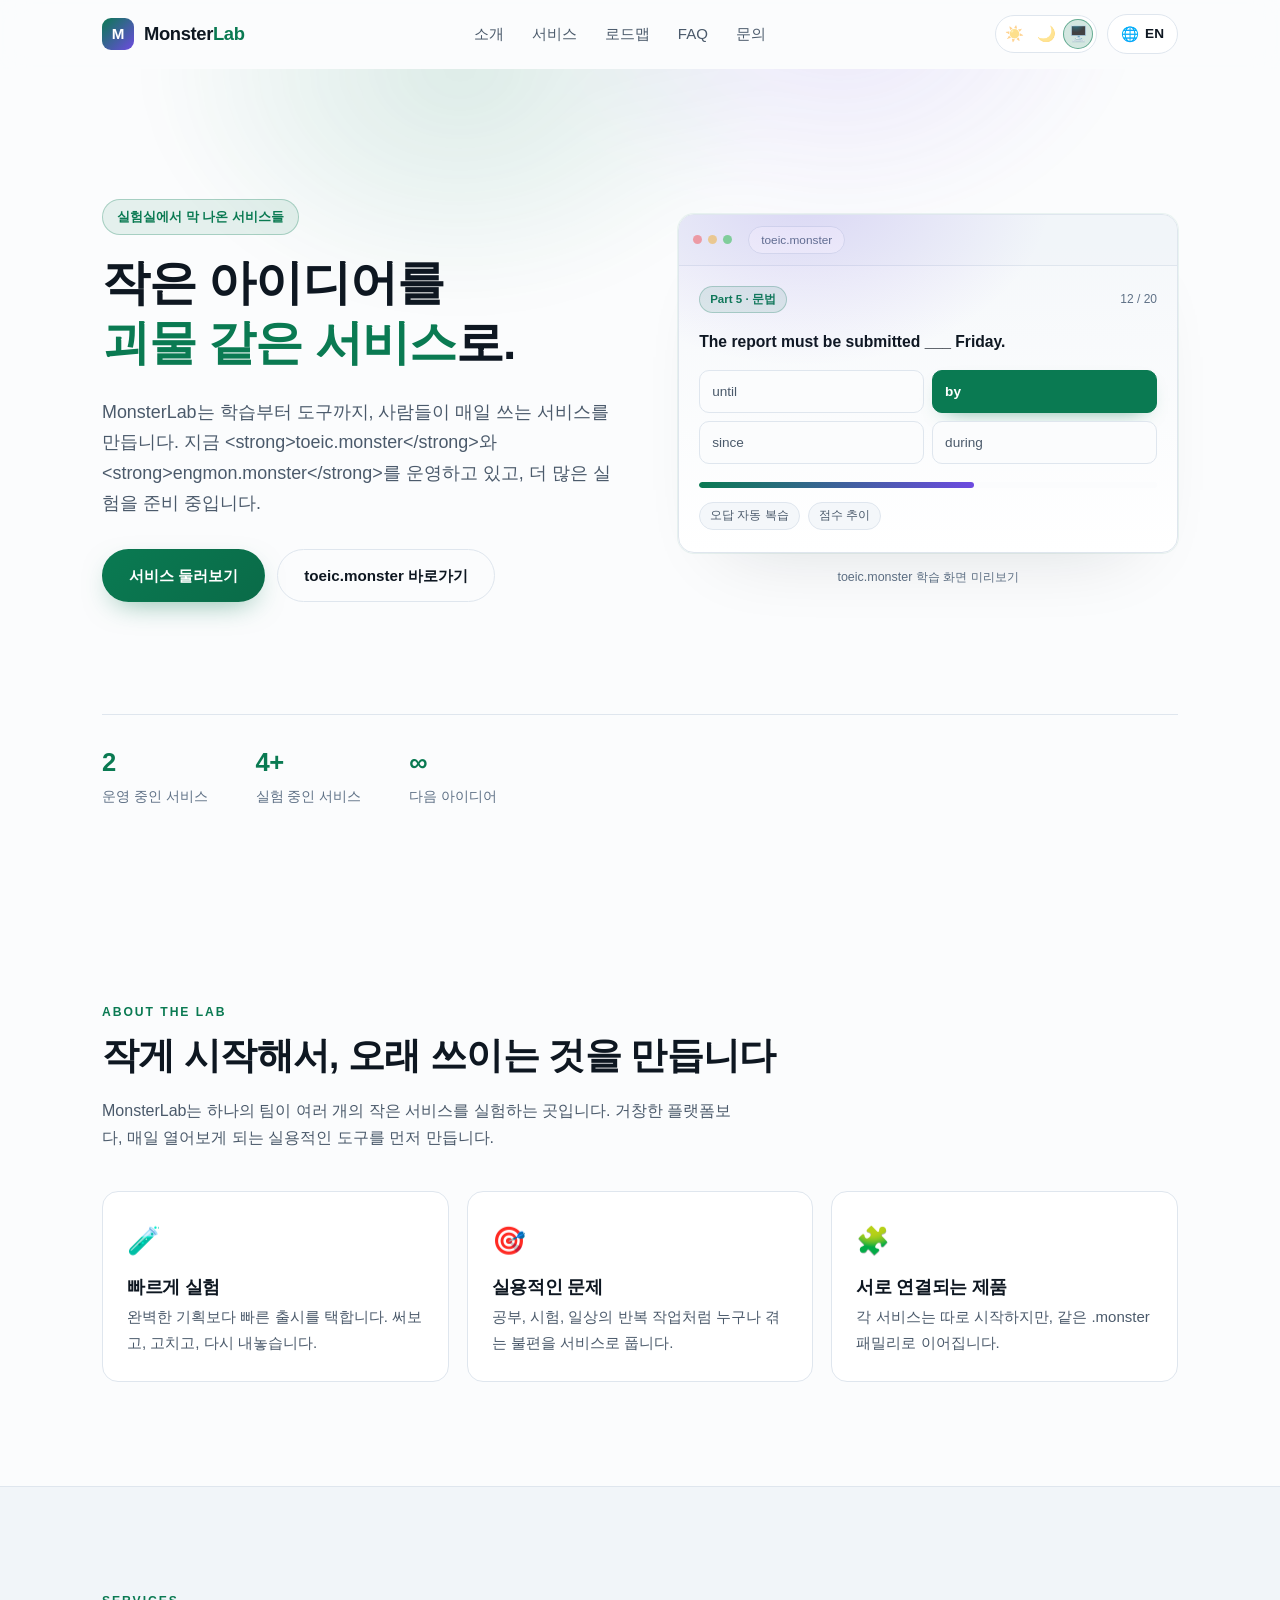
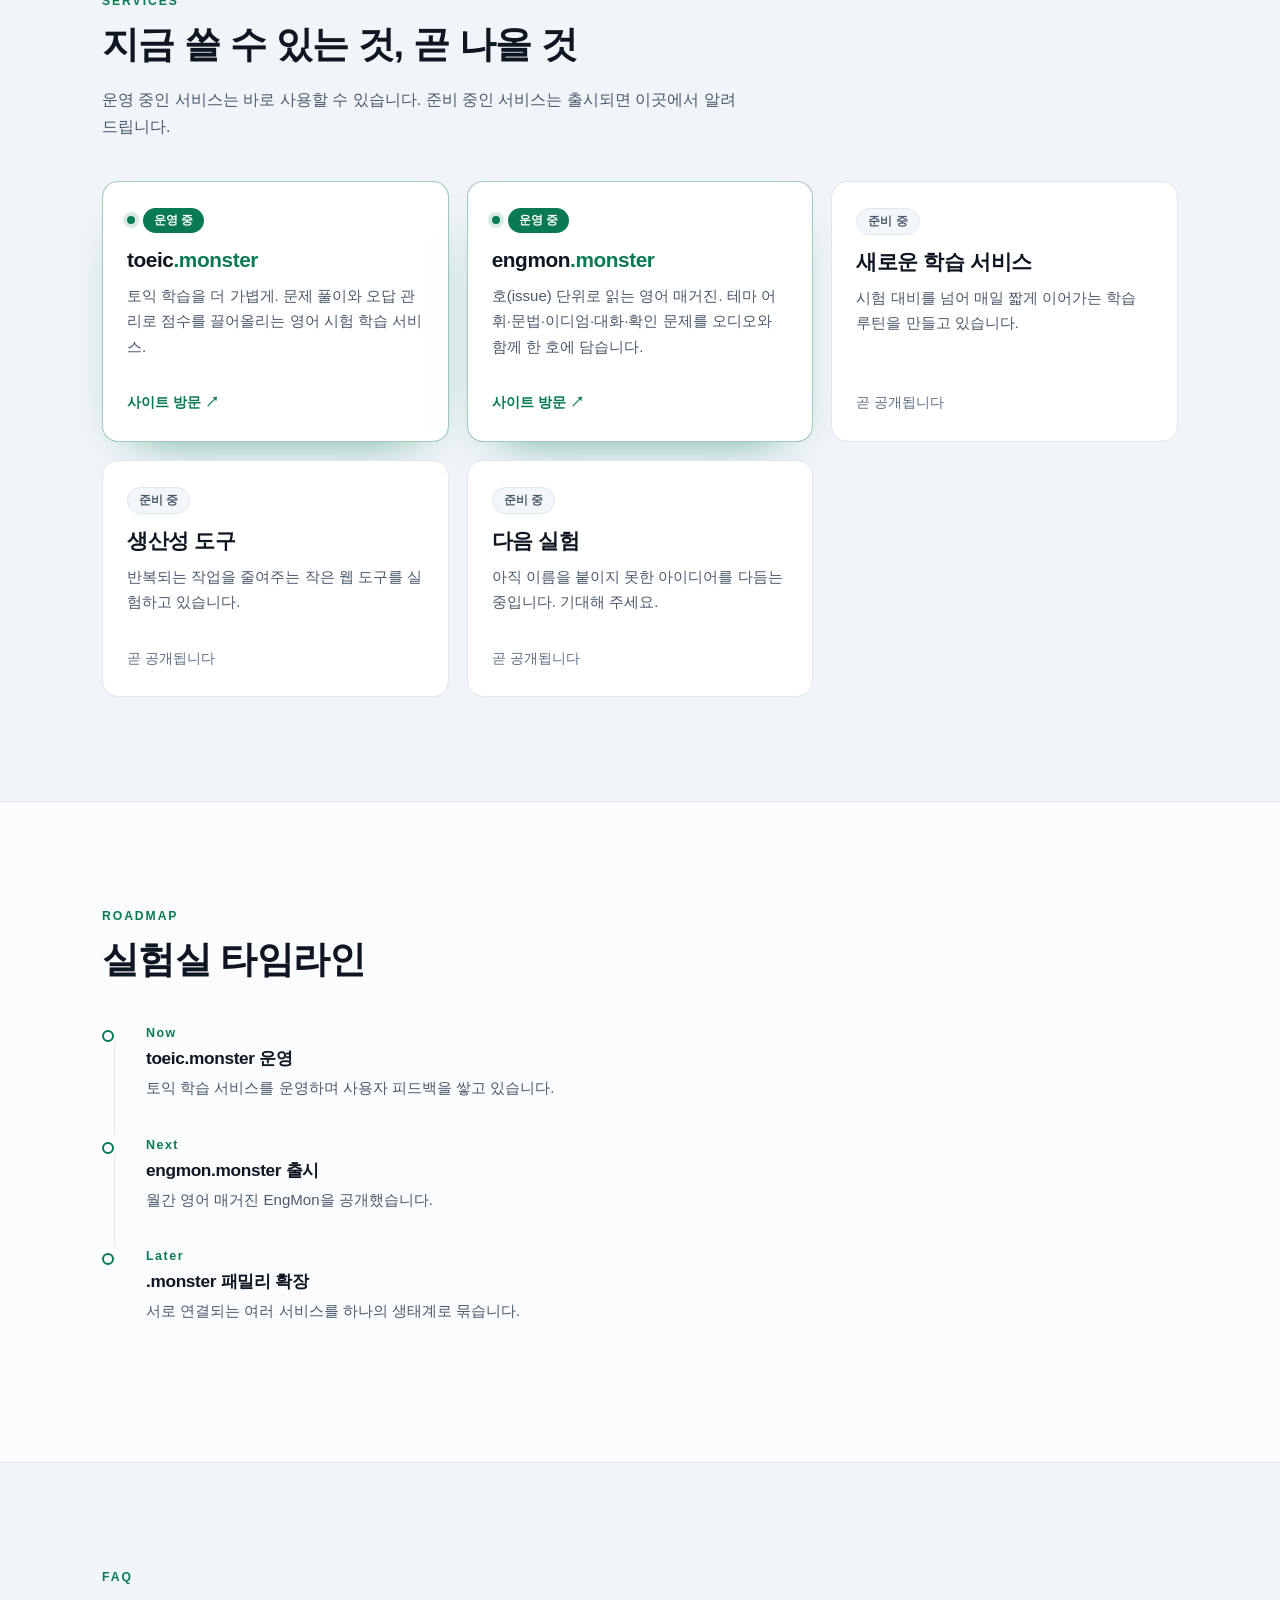
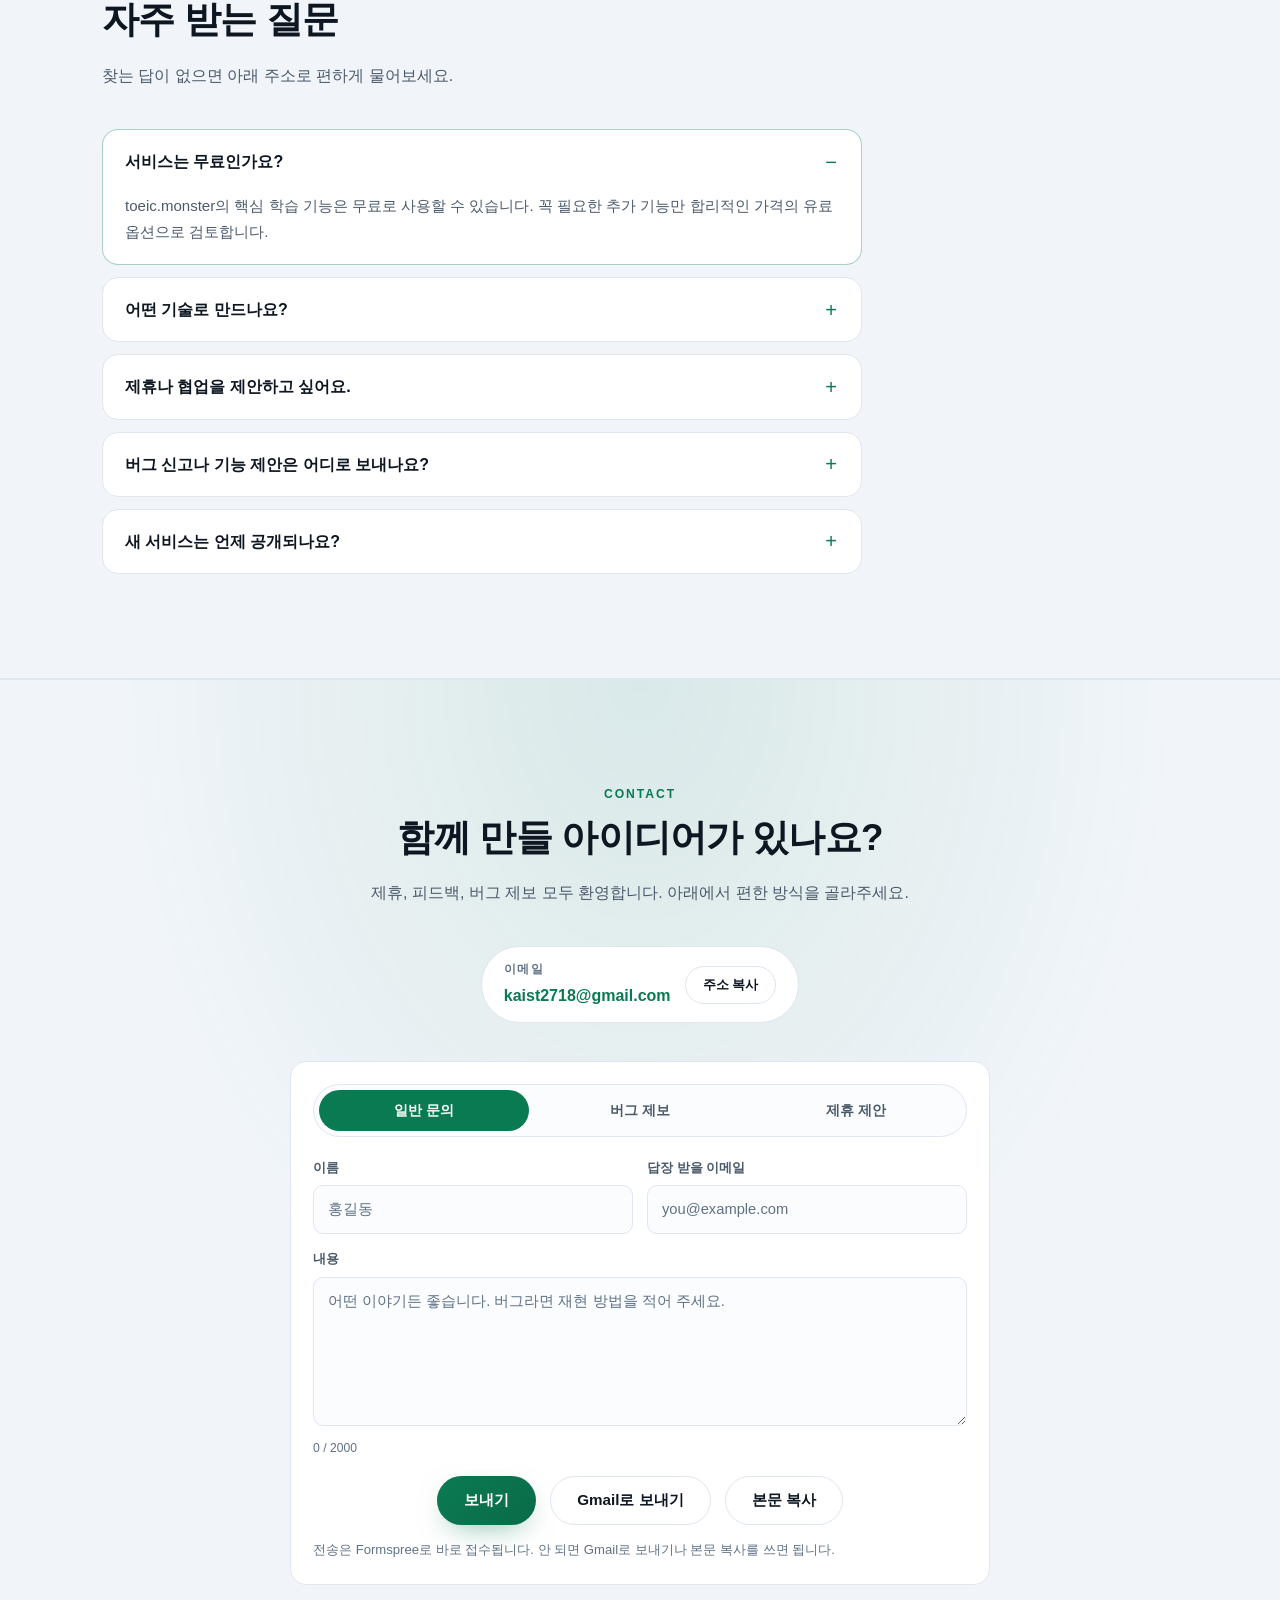
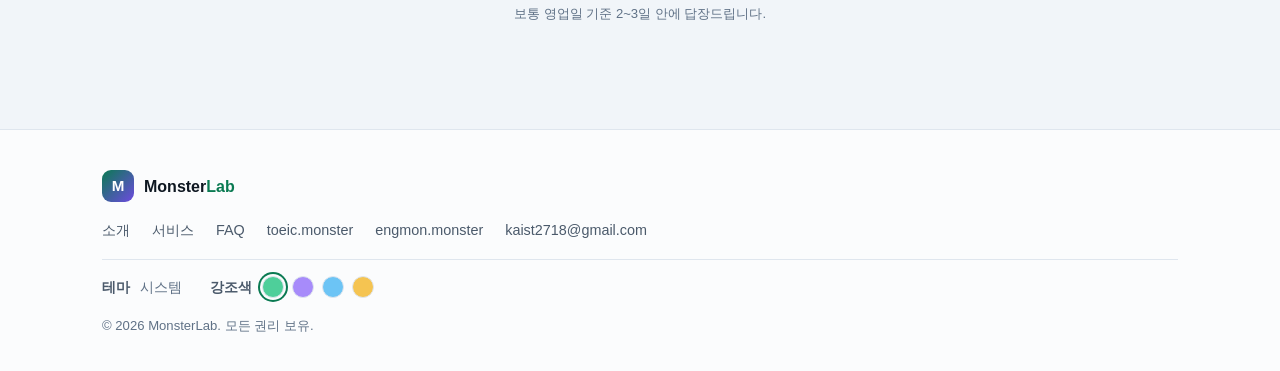
==== index.html @ c12b3329 "Send contact mail through Formspree and block spam before it arrives The contact form only opened a " ====
<!DOCTYPE html>
<html lang="ko" data-title-key="page.title" data-desc-key="page.desc">
<head>
<meta charset="utf-8" />
<meta name="viewport" content="width=device-width, initial-scale=1" />
<title>MonsterLab — 작은 아이디어를 괴물 같은 서비스로</title>
<meta name="description" content="MonsterLab는 학습부터 도구까지, 사람들이 매일 쓰는 서비스를 만듭니다. 지금 toeic.monster를 운영 중입니다." />
<meta property="og:title" content="MonsterLab" />
<meta property="og:description" content="작은 아이디어를 괴물 같은 서비스로." />
<meta property="og:type" content="website" />
<meta property="og:url" content="https://monsterlab.monster/" />
<meta property="og:site_name" content="MonsterLab" />
<meta property="og:locale" content="ko_KR" />
<meta name="twitter:card" content="summary" />
<meta name="theme-color" content="#0a0e13" />
<!-- 테마/강조색을 첫 페인트 전에 적용해 깜박임을 막습니다.
     모드: dark | light | system · 강조색: mint | violet | ocean | amber -->
<script>
  (function () {
    var root = document.documentElement;
    var mode, accent;

    try {
      mode = localStorage.getItem('monsterlab.theme');
      accent = localStorage.getItem('monsterlab.accent');
    } catch (e) { mode = null; accent = null; }

    if (mode !== 'dark' && mode !== 'light' && mode !== 'system') mode = 'system';
    if (['mint', 'violet', 'ocean', 'amber'].indexOf(accent) === -1) accent = 'mint';

    var prefersLight = window.matchMedia &&
      window.matchMedia('(prefers-color-scheme: light)').matches;

    root.setAttribute('data-theme-mode', mode);
    root.setAttribute('data-theme', mode === 'system' ? (prefersLight ? 'light' : 'dark') : mode);
    root.setAttribute('data-accent', accent);
  })();
</script>
<link rel="canonical" href="https://monsterlab.monster/" />
<script type="application/ld+json">
{
  "@context": "https://schema.org",
  "@type": "Organization",
  "name": "MonsterLab",
  "url": "https://monsterlab.monster/",
  "email": "kaist2718@gmail.com",
  "description": "작은 아이디어를 괴물 같은 서비스로. toeic.monster와 engmon.monster를 운영하는 실험실.",
  "owns": [
    { "@type": "WebSite", "name": "toeic.monster", "url": "https://toeic.monster" },
    { "@type": "WebSite", "name": "engmon.monster", "url": "https://engmon.monster" }
  ]
}
</script>
<link rel="icon" href="data:image/svg+xml,%3Csvg xmlns='http://www.w3.org/2000/svg' viewBox='0 0 32 32'%3E%3Crect width='32' height='32' rx='9' fill='%230a0e13'/%3E%3Ctext x='16' y='23' font-size='19' text-anchor='middle' fill='%236ee7a8' font-family='sans-serif' font-weight='bold'%3EM%3C/text%3E%3C/svg%3E" />
<link rel="stylesheet" href="styles.css?v=5" />
</head>
<body>

<header class="site-header" id="siteHeader">
  <div class="wrap header-inner">
    <a class="logo" href="#top" aria-label="MonsterLab">
      <span class="logo-mark" aria-hidden="true">M</span>
      <span class="logo-text">Monster<span class="accent">Lab</span></span>
    </a>

    <nav class="nav" id="nav" aria-label="주요 메뉴">
      <a href="#about" data-i18n="nav.about">소개</a>
      <a href="#services" data-i18n="nav.services">서비스</a>
      <a href="#roadmap" data-i18n="nav.roadmap">로드맵</a>
      <a href="#faq" data-i18n="nav.faq">FAQ</a>
      <a href="#contact" data-i18n="nav.contact">문의</a>

      <div class="nav-theme">
        <span class="nav-theme-label" data-i18n="footer.themeLabel">테마</span>
        <div class="theme-set" role="group" data-i18n-aria-label="theme.group">
          <button class="theme-opt" type="button" data-theme-option="light" aria-pressed="false" aria-label="라이트 모드로 보기" title="라이트 모드로 보기"><span aria-hidden="true">☀️</span></button>
          <button class="theme-opt" type="button" data-theme-option="dark" aria-pressed="false" aria-label="다크 모드로 보기" title="다크 모드로 보기"><span aria-hidden="true">🌙</span></button>
          <button class="theme-opt" type="button" data-theme-option="system" aria-pressed="true" aria-label="시스템 설정 따르기" title="시스템 설정 따르기"><span aria-hidden="true">🖥️</span></button>
        </div>
      </div>
    </nav>

    <div class="header-actions">
      <div class="theme-set theme-set--bar" role="group" data-i18n-aria-label="theme.group">
        <button class="theme-opt" type="button" data-theme-option="light" aria-pressed="false" aria-label="라이트 모드로 보기" title="라이트 모드로 보기"><span aria-hidden="true">☀️</span></button>
        <button class="theme-opt" type="button" data-theme-option="dark" aria-pressed="false" aria-label="다크 모드로 보기" title="다크 모드로 보기"><span aria-hidden="true">🌙</span></button>
        <button class="theme-opt" type="button" data-theme-option="system" aria-pressed="true" aria-label="시스템 설정 따르기" title="시스템 설정 따르기"><span aria-hidden="true">🖥️</span></button>
      </div>
      <button class="lang-btn" id="langBtn" type="button" aria-label="Switch language">
        <span class="lang-icon" aria-hidden="true">🌐</span>
        <span id="langLabel">EN</span>
      </button>
      <button class="menu-btn" id="menuBtn" type="button" aria-label="메뉴" aria-expanded="false" aria-controls="nav">
        <span></span><span></span><span></span>
      </button>
    </div>
  </div>
</header>

<main id="top">

  <!-- ── Hero ───────────────────────────────────────── -->
  <section class="hero">
    <div class="hero-glow" aria-hidden="true"></div>
    <div class="wrap hero-inner">
      <div class="hero-copy">
      <p class="badge" data-i18n="hero.badge">실험실에서 막 나온 서비스들</p>
      <h1 data-i18n-html="hero.title">
        작은 아이디어를<br /><span class="accent">괴물 같은 서비스</span>로.
      </h1>
      <p class="lead" data-i18n="hero.subtitle">
        MonsterLab는 학습부터 도구까지, 사람들이 매일 쓰는 서비스를 만듭니다.
        지금 <strong>toeic.monster</strong>를 운영하고 있고, 더 많은 실험을 준비 중입니다.
      </p>
      <div class="hero-actions">
        <a class="btn btn-primary" href="#services" data-i18n="hero.ctaPrimary">서비스 둘러보기</a>
        <a class="btn btn-ghost" href="https://toeic.monster" target="_blank" rel="noopener" data-i18n="hero.ctaSecondary">toeic.monster 바로가기</a>
      </div>
      </div>

      <div class="hero-preview">
        <div class="preview-window" aria-hidden="true">
          <div class="preview-bar">
            <span class="pv-dot"></span><span class="pv-dot"></span><span class="pv-dot"></span>
            <span class="preview-url">toeic.monster</span>
          </div>
          <div class="preview-body">
            <div class="preview-row">
              <span class="preview-chip">Part 5 · 문법</span>
              <span class="preview-count">12 / 20</span>
            </div>
            <p class="preview-q">The report must be submitted ___ Friday.</p>
            <div class="preview-options">
              <span class="preview-opt">until</span>
              <span class="preview-opt is-correct">by</span>
              <span class="preview-opt">since</span>
              <span class="preview-opt">during</span>
            </div>
            <div class="preview-track"><span class="preview-fill"></span></div>
            <div class="preview-foot">
              <span class="preview-tag">오답 자동 복습</span>
              <span class="preview-tag">점수 추이</span>
            </div>
          </div>
        </div>
        <p class="preview-caption" data-i18n="preview.caption">toeic.monster 학습 화면 미리보기</p>
      </div>

      <ul class="stats">
        <li>
          <span class="stat-num">2</span>
          <span class="stat-label" data-i18n="stats.live">운영 중인 서비스</span>
        </li>
        <li>
          <span class="stat-num">4+</span>
          <span class="stat-label" data-i18n="stats.lab">실험 중인 서비스</span>
        </li>
        <li>
          <span class="stat-num">∞</span>
          <span class="stat-label" data-i18n="stats.ideas">다음 아이디어</span>
        </li>
      </ul>
    </div>
  </section>

  <!-- ── About ──────────────────────────────────────── -->
  <section class="section" id="about">
    <div class="wrap">
      <p class="section-kicker" data-i18n="about.kicker">ABOUT THE LAB</p>
      <h2 class="section-title" data-i18n="about.title">작게 시작해서, 오래 쓰이는 것을 만듭니다</h2>
      <p class="section-lead" data-i18n="about.lead">
        MonsterLab는 하나의 팀이 여러 개의 작은 서비스를 실험하는 곳입니다.
        거창한 플랫폼보다, 매일 열어보게 되는 실용적인 도구를 먼저 만듭니다.
      </p>

      <div class="cards-3">
        <article class="card">
          <div class="card-icon" aria-hidden="true">🧪</div>
          <h3 data-i18n="about.v1.title">빠르게 실험</h3>
          <p data-i18n="about.v1.body">완벽한 기획보다 빠른 출시를 택합니다. 써보고, 고치고, 다시 내놓습니다.</p>
        </article>
        <article class="card">
          <div class="card-icon" aria-hidden="true">🎯</div>
          <h3 data-i18n="about.v2.title">실용적인 문제</h3>
          <p data-i18n="about.v2.body">공부, 시험, 일상의 반복 작업처럼 누구나 겪는 불편을 서비스로 풉니다.</p>
        </article>
        <article class="card">
          <div class="card-icon" aria-hidden="true">🧩</div>
          <h3 data-i18n="about.v3.title">서로 연결되는 제품</h3>
          <p data-i18n="about.v3.body">각 서비스는 따로 시작하지만, 같은 .monster 패밀리로 이어집니다.</p>
        </article>
      </div>
    </div>
  </section>

  <!-- ── Services ───────────────────────────────────── -->
  <section class="section section-alt" id="services">
    <div class="wrap">
      <p class="section-kicker" data-i18n="services.kicker">SERVICES</p>
      <h2 class="section-title" data-i18n="services.title">지금 쓸 수 있는 것, 곧 나올 것</h2>
      <p class="section-lead" data-i18n="services.lead">
        운영 중인 서비스는 바로 사용할 수 있습니다. 준비 중인 서비스는 출시되면 이곳에서 알려드립니다.
      </p>

      <div class="service-grid">

        <!-- ✅ 운영 중 -->
        <article class="service service-live">
          <div class="service-head">
            <span class="service-dot" aria-hidden="true"></span>
            <span class="status status-live" data-i18n="status.live">운영 중</span>
          </div>
          <h3 class="service-name">toeic<span class="accent">.monster</span></h3>
          <p class="service-desc" data-i18n="service.toeic.desc">
            토익 학습을 더 가볍게. 문제 풀이와 오답 관리로 점수를 끌어올리는 영어 시험 학습 서비스.
          </p>
          <a class="service-link" href="https://toeic.monster" target="_blank" rel="noopener">
            <span data-i18n="service.visit">사이트 방문</span> <span aria-hidden="true">↗</span>
          </a>
        </article>

        <!-- ✅ 운영 중 -->
        <article class="service service-live">
          <div class="service-head">
            <span class="service-dot" aria-hidden="true"></span>
            <span class="status status-live" data-i18n="status.live">운영 중</span>
          </div>
          <h3 class="service-name">engmon<span class="accent">.monster</span></h3>
          <p class="service-desc" data-i18n="service.mag.desc">
            호(issue) 단위로 읽는 월간 영어 매거진. 테마 어휘·문법·이디엄·대화·확인 문제를 오디오와 함께 한 호에 담습니다.
          </p>
          <a class="service-link" href="https://engmon.monster" target="_blank" rel="noopener">
            <span data-i18n="service.visit">사이트 방문</span> <span aria-hidden="true">↗</span>
          </a>
        </article>

        <!-- 🚧 준비 중 (서비스가 늘어나면 이 블록을 복사해서 추가하세요) -->
        <article class="service service-soon">
          <div class="service-head">
            <span class="status status-soon" data-i18n="status.soon">준비 중</span>
          </div>
          <h3 class="service-name" data-i18n="service.s1.name">새로운 학습 서비스</h3>
          <p class="service-desc" data-i18n="service.s1.desc">
            시험 대비를 넘어 매일 짧게 이어가는 학습 루틴을 만들고 있습니다.
          </p>
          <span class="service-link is-disabled" data-i18n="service.soonCta">곧 공개됩니다</span>
        </article>

        <article class="service service-soon">
          <div class="service-head">
            <span class="status status-soon" data-i18n="status.soon">준비 중</span>
          </div>
          <h3 class="service-name" data-i18n="service.s2.name">생산성 도구</h3>
          <p class="service-desc" data-i18n="service.s2.desc">
            반복되는 작업을 줄여주는 작은 웹 도구를 실험하고 있습니다.
          </p>
          <span class="service-link is-disabled" data-i18n="service.soonCta">곧 공개됩니다</span>
        </article>

        <article class="service service-soon">
          <div class="service-head">
            <span class="status status-soon" data-i18n="status.soon">준비 중</span>
          </div>
          <h3 class="service-name" data-i18n="service.s3.name">다음 실험</h3>
          <p class="service-desc" data-i18n="service.s3.desc">
            아직 이름을 붙이지 못한 아이디어를 다듬는 중입니다. 기대해 주세요.
          </p>
          <span class="service-link is-disabled" data-i18n="service.soonCta">곧 공개됩니다</span>
        </article>

      </div>
    </div>
  </section>

  <!-- ── Roadmap ────────────────────────────────────── -->
  <section class="section" id="roadmap">
    <div class="wrap">
      <p class="section-kicker" data-i18n="roadmap.kicker">ROADMAP</p>
      <h2 class="section-title" data-i18n="roadmap.title">실험실 타임라인</h2>

      <ol class="timeline">
        <li>
          <span class="tl-dot" aria-hidden="true"></span>
          <div>
            <p class="tl-date" data-i18n="roadmap.i1.date">Now</p>
            <h3 data-i18n="roadmap.i1.title">toeic.monster 운영</h3>
            <p data-i18n="roadmap.i1.body">토익 학습 서비스를 운영하며 사용자 피드백을 쌓고 있습니다.</p>
          </div>
        </li>
        <li>
          <span class="tl-dot" aria-hidden="true"></span>
          <div>
            <p class="tl-date" data-i18n="roadmap.i2.date">Next</p>
            <h3 data-i18n="roadmap.i2.title">두 번째 서비스 출시</h3>
            <p data-i18n="roadmap.i2.body">학습과 도구 영역으로 실험을 넓힙니다.</p>
          </div>
        </li>
        <li>
          <span class="tl-dot" aria-hidden="true"></span>
          <div>
            <p class="tl-date" data-i18n="roadmap.i3.date">Later</p>
            <h3 data-i18n="roadmap.i3.title">.monster 패밀리 확장</h3>
            <p data-i18n="roadmap.i3.body">서로 연결되는 여러 서비스를 하나의 생태계로 묶습니다.</p>
          </div>
        </li>
      </ol>
    </div>
  </section>

  <!-- ── FAQ ───────────────────────────────────────── -->
  <section class="section section-alt" id="faq">
    <div class="wrap">
      <p class="section-kicker" data-i18n="faq.kicker">FAQ</p>
      <h2 class="section-title" data-i18n="faq.title">자주 받는 질문</h2>
      <p class="section-lead" data-i18n="faq.lead">찾는 답이 없으면 아래 주소로 편하게 물어보세요.</p>

      <div class="faq-list">
        <details class="faq" open>
          <summary data-i18n="faq.q1">서비스는 무료인가요?</summary>
          <p data-i18n="faq.a1">toeic.monster의 핵심 학습 기능은 무료로 사용할 수 있습니다. 꼭 필요한 추가 기능만 합리적인 가격의 유료 옵션으로 검토합니다.</p>
        </details>
        <details class="faq">
          <summary data-i18n="faq.q2">어떤 기술로 만드나요?</summary>
          <p data-i18n="faq.a2">웹 표준 기술(HTML·CSS·JavaScript)을 기본으로 하고, 서버가 필요한 곳에만 가벼운 백엔드를 붙입니다. 페이지가 빠르게 뜨도록 가볍게 유지합니다.</p>
        </details>
        <details class="faq">
          <summary data-i18n="faq.q3">제휴나 협업을 제안하고 싶어요.</summary>
          <p data-i18n="faq.a3">언제든 환영합니다. 간단한 소개와 함께 메일을 보내주시면 영업일 기준 2~3일 안에 답장드립니다.</p>
        </details>
        <details class="faq">
          <summary data-i18n="faq.q4">버그 신고나 기능 제안은 어디로 보내나요?</summary>
          <p data-i18n="faq.a4">아래 문의 폼이나 메일로 보내주세요. 재현 방법이나 스크린샷을 함께 주시면 훨씬 빠르게 고칠 수 있습니다.</p>
        </details>
        <details class="faq">
          <summary data-i18n="faq.q5">새 서비스는 언제 공개되나요?</summary>
          <p data-i18n="faq.a5">출시가 확정되면 이 페이지의 서비스 섹션과 로드맵에서 가장 먼저 알립니다.</p>
        </details>
      </div>
    </div>
  </section>

  <!-- ── Contact ────────────────────────────────────── -->
  <section class="section section-cta" id="contact">
    <div class="wrap cta-inner">
      <p class="section-kicker" data-i18n="contact.kicker">CONTACT</p>
      <h2 class="section-title" data-i18n="contact.title">함께 만들 아이디어가 있나요?</h2>
      <p class="section-lead" data-i18n="contact.lead">
        제휴, 피드백, 버그 제보 모두 환영합니다. 아래에서 편한 방식을 골라주세요.
      </p>

      <div class="contact-mail">
        <div class="contact-mail-info">
          <span class="contact-mail-label" data-i18n="contact.mailLabel">이메일</span>
          <a class="contact-addr" href="mailto:kaist2718@gmail.com">kaist2718@gmail.com</a>
        </div>
        <button class="btn btn-ghost btn-sm" id="copyMailBtn" type="button" data-i18n="contact.copy">주소 복사</button>
      </div>

      <div class="contact-card">
        <div class="intent-tabs" role="group" data-i18n-aria-label="contact.intentLabel">
          <button class="intent-tab is-active" type="button" aria-pressed="true"
                  data-intent="general" data-i18n="contact.intentGeneral">일반 문의</button>
          <button class="intent-tab" type="button" aria-pressed="false"
                  data-intent="bug" data-i18n="contact.intentBug">버그 제보</button>
          <button class="intent-tab" type="button" aria-pressed="false"
                  data-intent="partner" data-i18n="contact.intentPartner">제휴 제안</button>
        </div>

        <!-- ▼ Formspree 연결 지점 (monsterlab.monster 폼 ID: mgavywgr).
             위 action 의 폼 ID를 바꾸면 수신처가 바뀝니다.
             data-recaptcha-key 에 Google reCAPTCHA v3 **사이트 키**를 넣으면 스팸 방지가 켜집니다
             (Formspree 쪽에는 같은 키의 비밀 키를 넣어야 합니다. 비워 두면 외부 요청이 0입니다).
             전송·성공/실패 표시는 script.js의 '문의 폼' 블록이 담당합니다.
             ID 자리에 REPLACE_ME 가 들어 있으면 예전처럼 메일 앱으로 보냅니다. -->
        <form class="contact-form" id="contactForm" method="POST"
              action="https://formspree.io/f/mgavywgr" data-recaptcha-key="" novalidate>
          <div class="field">
            <label for="cfName" data-i18n="form.name">이름</label>
            <input id="cfName" name="name" type="text" autocomplete="name" required
                   placeholder="홍길동" data-i18n-placeholder="form.namePh" aria-describedby="cfNameErr" />
            <p class="field-error" id="cfNameErr" role="alert" hidden></p>
          </div>
          <div class="field">
            <label for="cfEmail" data-i18n="form.email">답장 받을 이메일</label>
            <input id="cfEmail" name="email" type="email" autocomplete="email" required
                   placeholder="you@example.com" aria-describedby="cfEmailErr" />
            <p class="field-error" id="cfEmailErr" role="alert" hidden></p>
          </div>
          <div class="field field-full">
            <label for="cfMsg" data-i18n="form.message">내용</label>
            <textarea id="cfMsg" name="message" rows="5" required
                      placeholder="어떤 이야기든 좋습니다. 버그라면 재현 방법을 적어 주세요."
                      data-i18n-placeholder="form.messagePh"></textarea>
            <div class="field-foot">
              <p class="field-error" id="cfMsgErr" role="alert" hidden></p>
              <span class="char-count" id="cfCount">0</span>
            </div>
          </div>

          <div class="mail-preview field-full" id="mailPreview" hidden>
            <p class="mail-preview-head">
              <span data-i18n="form.preview">보낼 내용 미리보기</span>
              <span class="mail-preview-subject" id="mailPreviewSubject"></span>
            </p>
            <pre class="mail-preview-body" id="mailPreviewBody"></pre>
          </div>

          <!-- 메일 제목(스크립트가 유형·이름까지 붙여 다시 채웁니다). -->
          <input type="hidden" name="_subject" value="MonsterLab 문의" />

          <!-- 스팸 봇만 채우는 함정 칸 — 값이 있으면 Formspree가 제출을 버립니다.
               화면 밖으로 밀어 두고(display:none 이 아니라) 초점·탭 순서에서도 뺍니다. -->
          <div class="honeypot" aria-hidden="true">
            <label for="cfGotcha">이 칸은 비워 두세요</label>
            <input id="cfGotcha" type="text" name="_gotcha" tabindex="-1" autocomplete="off" />
          </div>

          <div class="form-actions field-full">
            <button class="btn btn-primary" type="submit" id="sendBtn" data-i18n="form.sendMailApp">메일 앱으로 보내기</button>
            <button class="btn btn-ghost" type="button" id="sendGmailBtn" data-i18n="form.sendGmail">Gmail로 보내기</button>
            <button class="btn btn-ghost" type="button" id="copyBodyBtn" data-i18n="form.copyBody">본문 복사</button>
          </div>

          <p class="form-status field-full" id="formStatus" role="status" aria-live="polite" hidden></p>

          <p class="form-hint field-full" id="formHint" data-i18n="form.hint">
            메일 앱이 없다면 Gmail로 보내기나 본문 복사를 쓰면 됩니다.
          </p>
        </form>
      </div>

      <p class="contact-note" data-i18n="contact.replyTime">보통 영업일 기준 2~3일 안에 답장드립니다.</p>
    </div>
  </section>

</main>

<footer class="site-footer">
  <div class="wrap footer-inner">
    <div class="footer-brand">
      <span class="logo-mark" aria-hidden="true">M</span>
      <span>Monster<span class="accent">Lab</span></span>
    </div>
    <nav class="footer-links" aria-label="바닥글 메뉴">
      <a href="#about" data-i18n="nav.about">소개</a>
      <a href="#services" data-i18n="nav.services">서비스</a>
      <a href="#faq" data-i18n="nav.faq">FAQ</a>
      <a href="https://toeic.monster" target="_blank" rel="noopener">toeic.monster</a>
      <a href="https://engmon.monster" target="_blank" rel="noopener">engmon.monster</a>
      <a href="mailto:kaist2718@gmail.com">kaist2718@gmail.com</a>
    </nav>
    <div class="footer-settings">
      <span class="footer-setting">
        <span class="footer-setting-label" data-i18n="footer.themeLabel">테마</span>
        <span id="footerTheme">시스템</span>
      </span>
      <span class="footer-setting">
        <span class="footer-setting-label" data-i18n="footer.accentLabel">강조색</span>
        <span class="accent-swatches" role="group" data-i18n-aria-label="accent.group">
          <button class="swatch" type="button" data-accent="mint"   aria-pressed="true"  aria-label="민트"></button>
          <button class="swatch" type="button" data-accent="violet" aria-pressed="false" aria-label="바이올렛"></button>
          <button class="swatch" type="button" data-accent="ocean"  aria-pressed="false" aria-label="오션"></button>
          <button class="swatch" type="button" data-accent="amber"  aria-pressed="false" aria-label="앰버"></button>
        </span>
      </span>
    </div>

    <p class="copyright">&copy; <span id="year">2026</span> MonsterLab. <span data-i18n="footer.rights">모든 권리 보유.</span></p>
  </div>
</footer>

<button class="to-top" id="toTop" type="button" aria-label="맨 위로" data-i18n-aria-label="top.back" hidden>
  <span aria-hidden="true">↑</span>
</button>

<div class="toast" id="toast" role="status" aria-live="polite" hidden></div>

<script src="script.js?v=6"></script>
</body>
</html>
---- styles.css ----
/* ==========================================================================
   MonsterLab — styles
   ========================================================================== */

:root {
  --bg:          #0a0e13;
  --bg-alt:      #0e131a;
  --surface:     #141b24;
  --surface-2:   #1a222d;
  --border:      #232e3b;
  --text:        #e7edf3;
  --text-soft:   #9aa8b8;
  --text-dim:    #7d8b9d;   /* 본문 배경 대비 5.6:1 */

  --accent:      #6ee7a8;
  --accent-2:    #a78bfa;
  --accent-ink:  #052014;
  --accent-rgb:  110 231 168;
  --accent2-rgb: 167 139 250;
  --btn-grad-2:  #4fd39a;

  --header-bg:   rgba(10, 14, 19, .72);
  --overlay-bg:  rgba(10, 14, 19, .97);
  --bar-bg:      rgba(10, 14, 19, .5);
  --shadow-lg:   rgba(0, 0, 0, .95);
  --error:       #ff9d9d;

  color-scheme:  dark;

  --radius:      16px;
  --radius-sm:   10px;
  --maxw:        1120px;

  --font: -apple-system, BlinkMacSystemFont, "Segoe UI", Roboto, "Noto Sans KR",
          "Apple SD Gothic Neo", "Malgun Gothic", sans-serif;
}

/* ── Light theme ──────────────────────────────────────────────────────── */
:root[data-theme="light"] {
  color-scheme:  light;

  --bg:          #fbfcfd;
  --bg-alt:      #f1f5f9;
  --surface:     #ffffff;
  --surface-2:   #f4f7fa;
  --border:      #dfe6ee;
  --text:        #0e1721;
  --text-soft:   #4b5a6b;   /* 6.9:1 */
  --text-dim:    #5f7186;   /* 4.9:1 — 작은 글씨도 AA */

  --accent:      #0a7a52;   /* 텍스트로도 5.2:1 */
  --accent-2:    #6d4ae0;
  --accent-ink:  #ffffff;
  --accent-rgb:  10 122 82;
  --accent2-rgb: 109 74 224;
  --btn-grad-2:  #0a6b48;

  --header-bg:   rgba(251, 252, 253, .82);
  --overlay-bg:  rgba(251, 252, 253, .97);
  --bar-bg:      rgba(241, 245, 249, .75);
  --shadow-lg:   rgba(15, 23, 32, .16);
  --error:       #b3261e;
}

:root[data-theme="light"] .hero-glow { opacity: .6; }
:root[data-theme="light"] .logo-mark,
:root[data-theme="light"] .to-top { box-shadow: 0 12px 26px -16px rgb(var(--accent-rgb) / .75); }

/* ── 포인트 컬러 프리셋 ───────────────────────────────────────────────────
   기본값(민트)은 :root / :root[data-theme="light"]에 있습니다.
   아래 두 묶음은 서로 다른 변수를 덮어쓰고, light + 프리셋 조합은
   마지막 묶음(명시도 높음)이 이깁니다.                                    */
:root[data-accent="violet"] {
  --accent:      #a78bfa;
  --accent-2:    #6ee7a8;
  --accent-ink:  #1b0a3d;
  --accent-rgb:  167 139 250;
  --accent2-rgb: 110 231 168;
  --btn-grad-2:  #8b5cf6;
}
:root[data-accent="ocean"] {
  --accent:      #7dd3fc;
  --accent-2:    #a78bfa;
  --accent-ink:  #062231;
  --accent-rgb:  125 211 252;
  --accent2-rgb: 167 139 250;
  --btn-grad-2:  #38bdf8;
}
:root[data-accent="amber"] {
  --accent:      #fcd34d;
  --accent-2:    #a78bfa;
  --accent-ink:  #2b1d02;
  --accent-rgb:  252 211 77;
  --accent2-rgb: 167 139 250;
  --btn-grad-2:  #fbbf24;
}

/* 라이트 테마는 밝은 배경에서 읽히도록 더 진한 색 + 흰 글자 */
:root[data-theme="light"][data-accent="violet"] {
  --accent:      #6d4ae0;   /* 5.5:1 */
  --accent-2:    #0b7a9c;
  --accent-ink:  #ffffff;
  --accent-rgb:  109 74 224;
  --accent2-rgb: 11 122 156;
  --btn-grad-2:  #5b34d6;
}
:root[data-theme="light"][data-accent="ocean"] {
  --accent:      #0b6fc4;   /* 5.0:1 */
  --accent-2:    #7c3aed;
  --accent-ink:  #ffffff;
  --accent-rgb:  11 111 196;
  --accent2-rgb: 124 58 237;
  --btn-grad-2:  #0a5ea8;
}
:root[data-theme="light"][data-accent="amber"] {
  --accent:      #b45309;   /* 4.9:1 */
  --accent-2:    #7c3aed;
  --accent-ink:  #ffffff;
  --accent-rgb:  180 83 9;
  --accent2-rgb: 124 58 237;
  --btn-grad-2:  #a04a06;
}

* { box-sizing: border-box; }

html {
  scroll-behavior: smooth;
  scroll-padding-top: 84px;
  -webkit-text-size-adjust: 100%;
}

body {
  margin: 0;
  background: var(--bg);
  color: var(--text);
  font-family: var(--font);
  font-size: 16px;
  line-height: 1.7;
  -webkit-font-smoothing: antialiased;
  overflow-x: hidden;
}

h1, h2, h3 { line-height: 1.25; margin: 0 0 .5em; letter-spacing: -.02em; }
h1 { font-size: clamp(2rem, 6vw, 3.6rem); font-weight: 800; }
h2 { font-size: clamp(1.5rem, 4vw, 2.3rem); font-weight: 750; }
h3 { font-size: 1.15rem; font-weight: 700; }
p  { margin: 0 0 1em; }
a  { color: inherit; text-decoration: none; }

.accent { color: var(--accent); }

.wrap { width: 100%; max-width: var(--maxw); margin: 0 auto; padding: 0 22px; }

/* ── Header ───────────────────────────────────────────────────────────── */
.site-header {
  position: sticky;
  top: 0;
  z-index: 50;
  background: var(--header-bg);
  backdrop-filter: blur(14px);
  -webkit-backdrop-filter: blur(14px);
  border-bottom: 1px solid transparent;
  transition: border-color .25s ease, background .25s ease;
}
.site-header.is-scrolled { border-bottom-color: var(--border); }

.header-inner {
  display: flex;
  align-items: center;
  justify-content: space-between;
  gap: 16px;
  height: 68px;
}

.logo { display: inline-flex; align-items: center; gap: 10px; font-weight: 800; font-size: 1.15rem; }
.logo-mark {
  display: grid;
  place-items: center;
  width: 32px; height: 32px;
  border-radius: 9px;
  background: linear-gradient(135deg, var(--accent), var(--accent-2));
  color: var(--accent-ink);
  font-size: .95rem;
  font-weight: 900;
}
.logo-text { letter-spacing: -.02em; }

.nav { display: flex; gap: 28px; }
.nav a {
  color: var(--text-soft);
  font-size: .94rem;
  font-weight: 500;
  transition: color .2s ease;
}
.nav a:hover { color: var(--text); }

.header-actions { display: flex; align-items: center; gap: 10px; }

.lang-btn {
  display: inline-flex;
  align-items: center;
  gap: 6px;
  padding: 7px 13px;
  font: inherit;
  font-size: .85rem;
  font-weight: 600;
  color: var(--text);
  background: var(--surface);
  border: 1px solid var(--border);
  border-radius: 999px;
  cursor: pointer;
  transition: border-color .2s ease, background .2s ease;
}
.lang-btn:hover { border-color: var(--accent); background: var(--surface-2); }
.lang-icon { font-size: .9rem; }
/* ── 테마 선택 (버튼 3개) ───────────────────────────────────────────────── */
.theme-set {
  display: inline-flex;
  gap: 2px;
  padding: 3px;
  background: var(--surface);
  border: 1px solid var(--border);
  border-radius: 999px;
}
.theme-opt {
  display: grid;
  place-items: center;
  width: 30px; height: 30px;
  padding: 0;
  font: inherit;
  font-size: .95rem;
  line-height: 1;
  color: inherit;
  background: transparent;
  border: 0;
  border-radius: 999px;
  cursor: pointer;
  opacity: .5;
  transition: background .2s ease, opacity .2s ease, box-shadow .2s ease;
}
.theme-opt:hover { opacity: 1; background: var(--surface-2); }
.theme-opt[aria-pressed="true"] {
  opacity: 1;
  background: rgb(var(--accent-rgb) / .18);
  box-shadow: inset 0 0 0 1px rgb(var(--accent-rgb) / .55);
}
.nav-theme { display: none; }

.menu-btn {
  display: none;
  flex-direction: column;
  gap: 5px;
  width: 40px; height: 40px;
  padding: 11px 9px;
  background: var(--surface);
  border: 1px solid var(--border);
  border-radius: var(--radius-sm);
  cursor: pointer;
}
.menu-btn span {
  display: block;
  height: 2px;
  background: var(--text);
  border-radius: 2px;
  transition: transform .25s ease, opacity .2s ease;
}
.menu-btn[aria-expanded="true"] span:nth-child(1) { transform: translateY(7px) rotate(45deg); }
.menu-btn[aria-expanded="true"] span:nth-child(2) { opacity: 0; }
.menu-btn[aria-expanded="true"] span:nth-child(3) { transform: translateY(-7px) rotate(-45deg); }

/* ── Hero ─────────────────────────────────────────────────────────────── */
.hero { position: relative; padding: clamp(64px, 12vw, 130px) 0 clamp(48px, 8vw, 90px); overflow: hidden; }
.hero-glow {
  position: absolute;
  top: -280px; left: 50%;
  width: min(1000px, 130vw);
  height: 620px;
  transform: translateX(-50%);
  background:
    radial-gradient(45% 55% at 32% 45%, rgb(var(--accent-rgb) / .22), transparent 70%),
    radial-gradient(42% 52% at 70% 35%, rgb(var(--accent2-rgb) / .20), transparent 70%);
  filter: blur(28px);
  pointer-events: none;
}
.hero-inner {
  position: relative;
  display: grid;
  grid-template-columns: minmax(0, 1.02fr) minmax(0, .98fr);
  gap: 56px;
  align-items: center;
}
.hero-copy { min-width: 0; }
.hero-copy h1 { font-size: clamp(1.9rem, 4.6vw, 3rem); }
.hero-inner .stats { grid-column: 1 / -1; }

/* ── Hero product preview ─────────────────────────────────────────────── */
.hero-preview { min-width: 0; }
.preview-window {
  position: relative;
  overflow: hidden;
  background: linear-gradient(180deg, var(--surface-2), var(--surface));
  border: 1px solid var(--border);
  border-radius: var(--radius);
  box-shadow: 0 40px 80px -50px var(--shadow-lg), 0 0 0 1px rgb(var(--accent-rgb) / .07);
}
.preview-window::after {
  content: "";
  position: absolute;
  inset: -60% 25% 55% -25%;
  background: radial-gradient(closest-side, rgb(var(--accent2-rgb) / .18), transparent);
  pointer-events: none;
}
.preview-bar {
  display: flex;
  align-items: center;
  gap: 6px;
  padding: 11px 14px;
  background: var(--bar-bg);
  border-bottom: 1px solid var(--border);
}
.pv-dot { width: 9px; height: 9px; border-radius: 50%; background: #ff5f57; opacity: .55; }
.pv-dot:nth-child(2) { background: #febc2e; }
.pv-dot:nth-child(3) { background: #28c840; }
.preview-url {
  margin-left: 10px;
  padding: 3px 12px;
  font-size: .74rem;
  color: var(--text-dim);
  background: var(--bg);
  border: 1px solid var(--border);
  border-radius: 999px;
}
.preview-body { position: relative; padding: 20px 20px 22px; }
.preview-row { display: flex; align-items: center; justify-content: space-between; gap: 12px; margin-bottom: 16px; }
.preview-chip {
  padding: 3px 10px;
  font-size: .72rem;
  font-weight: 650;
  color: var(--accent);
  background: rgb(var(--accent-rgb) / .1);
  border: 1px solid rgb(var(--accent-rgb) / .26);
  border-radius: 999px;
}
.preview-count { font-size: .75rem; color: var(--text-dim); }
.preview-q { margin: 0 0 14px; font-size: .98rem; font-weight: 600; }
.preview-options { display: grid; grid-template-columns: 1fr 1fr; gap: 8px; }
.preview-opt {
  padding: 9px 12px;
  font-size: .85rem;
  color: var(--text-soft);
  background: var(--bg);
  border: 1px solid var(--border);
  border-radius: var(--radius-sm);
}
.preview-opt.is-correct {
  font-weight: 700;
  color: var(--accent-ink);
  background: var(--accent);
  border-color: var(--accent);
  box-shadow: 0 8px 22px -14px rgb(var(--accent-rgb) / .9);
}
.preview-track { height: 6px; margin: 18px 0 14px; background: var(--bg); border-radius: 999px; overflow: hidden; }
.preview-fill {
  display: block;
  width: 60%;
  height: 100%;
  background: linear-gradient(90deg, var(--accent), var(--accent-2));
  border-radius: inherit;
}
.preview-foot { display: flex; flex-wrap: wrap; gap: 8px; }
.preview-tag {
  padding: 3px 10px;
  font-size: .72rem;
  color: var(--text-soft);
  background: var(--surface-2);
  border: 1px solid var(--border);
  border-radius: 999px;
}
.preview-caption { margin: 14px 0 0; font-size: .78rem; color: var(--text-dim); text-align: center; }

.badge {
  display: inline-block;
  margin: 0 0 18px;
  padding: 6px 14px;
  font-size: .8rem;
  font-weight: 600;
  color: var(--accent);
  background: rgb(var(--accent-rgb) / .09);
  border: 1px solid rgb(var(--accent-rgb) / .28);
  border-radius: 999px;
}

.lead { font-size: clamp(1rem, 2.3vw, 1.12rem); color: var(--text-soft); max-width: 620px; }
.lead strong { color: var(--text); }

.hero-actions { display: flex; flex-wrap: wrap; gap: 12px; margin-top: 30px; }

.btn {
  display: inline-flex;
  align-items: center;
  justify-content: center;
  gap: 8px;
  padding: 13px 26px;
  border-radius: 999px;
  font-size: .95rem;
  font-weight: 650;
  border: 1px solid transparent;
  cursor: pointer;
  transition: transform .18s ease, box-shadow .22s ease, background .22s ease, border-color .22s ease;
}
.btn-primary {
  background: linear-gradient(135deg, var(--accent), var(--btn-grad-2));
  color: var(--accent-ink);
  box-shadow: 0 10px 30px -12px rgb(var(--accent-rgb) / .6);
}
.btn-primary:hover { transform: translateY(-2px); box-shadow: 0 16px 38px -12px rgb(var(--accent-rgb) / .7); }
.btn-ghost { background: transparent; color: var(--text); border-color: var(--border); }
.btn-ghost:hover { border-color: var(--accent); background: var(--surface); }

.stats {
  display: flex;
  flex-wrap: wrap;
  gap: 14px 48px;
  margin: 56px 0 0;
  padding: 26px 0 0;
  list-style: none;
  border-top: 1px solid var(--border);
}
.stats li { display: flex; flex-direction: column; }
.stat-num {
  font-size: 1.6rem;
  font-weight: 800;
  color: var(--accent);
  letter-spacing: -.02em;
}
.stat-label { font-size: .85rem; color: var(--text-dim); }

/* ── Sections ─────────────────────────────────────────────────────────── */
.section { padding: clamp(56px, 9vw, 104px) 0; }
.section-alt { background: var(--bg-alt); border-block: 1px solid var(--border); }

.section-kicker {
  margin: 0 0 10px;
  font-size: .76rem;
  font-weight: 700;
  letter-spacing: .16em;
  color: var(--accent);
}
.section-title { max-width: 760px; }
.section-lead { max-width: 640px; color: var(--text-soft); }

/* ── Cards ────────────────────────────────────────────────────────────── */
.cards-3 {
  display: grid;
  grid-template-columns: repeat(auto-fit, minmax(250px, 1fr));
  gap: 18px;
  margin-top: 40px;
}
.card {
  padding: 26px 24px;
  background: var(--surface);
  border: 1px solid var(--border);
  border-radius: var(--radius);
  transition: transform .22s ease, border-color .22s ease;
}
.card:hover { transform: translateY(-4px); border-color: rgb(var(--accent-rgb) / .45); }
.card-icon { font-size: 1.7rem; margin-bottom: 10px; }
.card h3 { margin-bottom: .35em; }
.card p { margin: 0; color: var(--text-soft); font-size: .94rem; }

/* ── Services ─────────────────────────────────────────────────────────── */
.service-grid {
  display: grid;
  grid-template-columns: repeat(auto-fit, minmax(270px, 1fr));
  gap: 18px;
  margin-top: 40px;
}
.service {
  display: flex;
  flex-direction: column;
  padding: 26px 24px;
  background: var(--surface);
  border: 1px solid var(--border);
  border-radius: var(--radius);
  transition: transform .22s ease, border-color .22s ease, box-shadow .22s ease;
}
.service:hover { transform: translateY(-4px); border-color: rgb(var(--accent-rgb) / .45); }
.service-live {
  border-color: rgb(var(--accent-rgb) / .4);
  box-shadow: 0 22px 50px -34px rgb(var(--accent-rgb) / .85);
}
.service-soon { opacity: .82; }
.service-soon:hover { border-color: var(--border); }

.service-head { display: flex; align-items: center; gap: 8px; margin-bottom: 14px; }
.service-dot {
  width: 8px; height: 8px;
  border-radius: 50%;
  background: var(--accent);
  box-shadow: 0 0 0 4px rgb(var(--accent-rgb) / .16);
  animation: pulse 2.4s ease-in-out infinite;
}
@keyframes pulse {
  0%, 100% { box-shadow: 0 0 0 4px rgb(var(--accent-rgb) / .16); }
  50%      { box-shadow: 0 0 0 8px rgb(var(--accent-rgb) / .04); }
}

.status {
  padding: 3px 11px;
  font-size: .72rem;
  font-weight: 700;
  border-radius: 999px;
}
.status-live { color: var(--accent-ink); background: var(--accent); }
.status-soon { color: var(--text-soft); background: var(--surface-2); border: 1px solid var(--border); }

.service-name { margin-bottom: .45em; font-size: 1.3rem; }
.service-desc { color: var(--text-soft); font-size: .94rem; }
.service-link {
  margin-top: auto;
  padding-top: 16px;
  font-size: .9rem;
  font-weight: 650;
  color: var(--accent);
}
.service-link:hover { text-decoration: underline; }
.service-link.is-disabled { color: var(--text-dim); font-weight: 500; }

/* ── Timeline ─────────────────────────────────────────────────────────── */
.timeline { margin: 40px 0 0; padding: 0; list-style: none; }
.timeline li {
  position: relative;
  display: grid;
  grid-template-columns: 26px 1fr;
  gap: 18px;
  padding-bottom: 34px;
}
.timeline li:not(:last-child)::before {
  content: "";
  position: absolute;
  left: 12px; top: 18px; bottom: 0;
  width: 1px;
  background: var(--border);
}
.tl-dot {
  width: 12px; height: 12px;
  margin-top: 7px;
  border-radius: 50%;
  background: var(--bg);
  border: 2px solid var(--accent);
}
.tl-date {
  margin: 0 0 4px;
  font-size: .78rem;
  font-weight: 700;
  letter-spacing: .12em;
  color: var(--accent);
}
.timeline h3 { margin-bottom: .3em; font-size: 1.08rem; }
.timeline p:last-child { margin: 0; color: var(--text-soft); font-size: .94rem; }

/* ── FAQ ──────────────────────────────────────────────────────────────── */
.faq-list { display: grid; gap: 12px; max-width: 760px; margin-top: 40px; }
.faq {
  background: var(--surface);
  border: 1px solid var(--border);
  border-radius: var(--radius);
  transition: border-color .22s ease;
}
.faq[open] { border-color: rgb(var(--accent-rgb) / .35); }
.faq summary {
  position: relative;
  padding: 18px 54px 18px 22px;
  font-weight: 650;
  cursor: pointer;
  list-style: none;
  transition: color .2s ease;
}
.faq summary::-webkit-details-marker { display: none; }
.faq summary::after {
  content: "+";
  position: absolute;
  right: 24px;
  top: 50%;
  transform: translateY(-50%);
  font-size: 1.25rem;
  font-weight: 500;
  color: var(--accent);
}
.faq[open] summary::after { content: "−"; }
.faq summary:hover { color: var(--accent); }
.faq p { margin: 0; padding: 0 22px 20px; font-size: .94rem; color: var(--text-soft); }

/* ── CTA ──────────────────────────────────────────────────────────────── */
.section-cta {
  background:
    radial-gradient(60% 100% at 50% 0%, rgb(var(--accent-rgb) / .10), transparent 70%),
    var(--bg-alt);
  border-top: 1px solid var(--border);
  text-align: center;
}
.cta-inner { display: flex; flex-direction: column; align-items: center; }
.cta-inner .section-title { max-width: 620px; }
.cta-inner .section-lead { margin-inline: auto; }

.contact-mail {
  display: flex;
  flex-wrap: wrap;
  align-items: center;
  justify-content: center;
  gap: 14px;
  margin: 24px 0 32px;
  padding: 13px 22px;
  background: var(--surface);
  border: 1px solid var(--border);
  border-radius: 999px;
}
.contact-mail-label {
  font-size: .72rem;
  font-weight: 700;
  letter-spacing: .14em;
  text-transform: uppercase;
  color: var(--text-dim);
}
.contact-addr { font-weight: 700; color: var(--accent); word-break: break-all; }
.contact-addr:hover { text-decoration: underline; }
.btn-sm { padding: 9px 17px; font-size: .84rem; }

.contact-form {
  display: grid;
  grid-template-columns: 1fr 1fr;
  gap: 14px;
  width: 100%;
  max-width: 660px;
  text-align: left;
}
.field { display: flex; flex-direction: column; gap: 6px; min-width: 0; }
.field-full { grid-column: 1 / -1; }
.field label { font-size: .82rem; font-weight: 650; color: var(--text-soft); }
.field input,
.field textarea {
  width: 100%;
  padding: 11px 14px;
  font: inherit;
  font-size: .92rem;
  color: var(--text);
  background: var(--bg);
  border: 1px solid var(--border);
  border-radius: var(--radius-sm);
  transition: border-color .2s ease, box-shadow .2s ease;
}
.field textarea { min-height: 104px; resize: vertical; }
.field input::placeholder,
.field textarea::placeholder { color: var(--text-dim); }
.field input:focus,
.field textarea:focus {
  border-color: var(--accent);
  box-shadow: 0 0 0 3px rgb(var(--accent-rgb) / .13);
}
.form-actions { display: flex; flex-wrap: wrap; align-items: center; justify-content: center; gap: 14px; margin-top: 4px; }
.form-hint { margin: 0; font-size: .82rem; color: var(--text-dim); }
.form-hint.is-error { color: var(--error); }

/* 전송 결과 안내 (성공은 기본색, 실패만 is-error) */
.form-status { margin: 0; font-size: .85rem; font-weight: 620; color: var(--accent); }
.form-status.is-error { color: var(--error); }

/* 전송 중 잠긴 버튼 */
.btn[disabled],
.btn[disabled]:hover { opacity: .62; cursor: progress; transform: none; box-shadow: none; }

/* 스팸 함정 칸 — 사람에게는 안 보이지만 봇은 채울 수 있게 문서 안에 둡니다.
   (표준 visually-hidden 패턴)
     · display:none 이면 봇도 건너뛰므로 쓰지 않습니다.
     · 화면 밖(left:-9999px)으로 밀면 좁은 화면에서 가로 스크롤이 샘길 수 있어
       문서 안에서 1px 로만 남깁니다. */
.honeypot {
  position: absolute;
  width: 1px;
  height: 1px;
  margin: -1px;
  padding: 0;
  overflow: hidden;
  clip: rect(0 0 0 0);
  clip-path: inset(50%);
  white-space: nowrap;
  border: 0;
}

.contact-mail-info { display: flex; flex-direction: column; gap: 2px; align-items: flex-start; }
.contact-card {
  width: 100%;
  max-width: 700px;
  margin-top: 6px;
  padding: 22px;
  text-align: left;
  background: var(--surface);
  border: 1px solid var(--border);
  border-radius: var(--radius);
}
.intent-tabs {
  display: flex;
  gap: 6px;
  margin-bottom: 20px;
  padding: 5px;
  background: var(--bg);
  border: 1px solid var(--border);
  border-radius: 999px;
}
.intent-tab {
  flex: 1;
  padding: 9px 14px;
  font: inherit;
  font-size: .85rem;
  font-weight: 620;
  color: var(--text-soft);
  background: transparent;
  border: 0;
  border-radius: 999px;
  cursor: pointer;
  transition: background .2s ease, color .2s ease;
}
.intent-tab:hover { color: var(--text); }
.intent-tab.is-active { color: var(--accent-ink); background: var(--accent); font-weight: 700; }

.field-error { margin: 0; font-size: .78rem; color: var(--error); }
.field-foot { display: flex; align-items: center; justify-content: space-between; gap: 12px; margin-top: 6px; }
.char-count { font-size: .76rem; color: var(--text-dim); font-variant-numeric: tabular-nums; }

.mail-preview {
  padding: 16px 18px;
  background: var(--bg);
  border: 1px solid var(--border);
  border-radius: var(--radius-sm);
}
.mail-preview[hidden] { display: none; }
.mail-preview-head {
  display: flex;
  flex-wrap: wrap;
  gap: 4px 12px;
  align-items: baseline;
  margin: 0 0 10px;
  font-size: .72rem;
  font-weight: 750;
  letter-spacing: .1em;
  text-transform: uppercase;
  color: var(--text-dim);
}
.mail-preview-subject { font-weight: 650; letter-spacing: 0; text-transform: none; color: var(--accent); }
.mail-preview-body {
  margin: 0;
  font-family: var(--font);
  font-size: .88rem;
  line-height: 1.6;
  color: var(--text-soft);
  white-space: pre-wrap;
  word-break: break-word;
}
.contact-note { margin: 18px 0 0; font-size: .82rem; color: var(--text-dim); }

/* ══ Magazine (issue page) ═══════════════════════════════════════════════ */

/* ── 표지 ─────────────────────────────────────────────────────────────── */
.cover { position: relative; padding: clamp(34px, 6vw, 68px) 0 clamp(24px, 4vw, 40px); overflow: hidden; }
.cover-inner {
  position: relative;
  display: grid;
  grid-template-columns: minmax(0, 250px) minmax(0, 1fr);
  gap: clamp(28px, 4vw, 54px);
  align-items: center;
}
.cover-text { min-width: 0; }
.cover-text h1 { font-size: clamp(1.8rem, 4.4vw, 2.8rem); }
.cover-text .lead { max-width: 640px; }

.cover-card {
  position: relative;
  display: flex;
  flex-direction: column;
  justify-content: space-between;
  gap: 14px;
  aspect-ratio: 3 / 4;
  padding: 24px 22px 24px 26px;
  overflow: hidden;
  background:
    radial-gradient(120% 80% at 85% 0%, rgb(var(--accent-rgb) / .25), transparent 62%),
    linear-gradient(160deg, var(--surface-2), var(--surface));
  border: 1px solid var(--border);
  border-radius: var(--radius);
  box-shadow: 0 40px 80px -50px var(--shadow-lg), 0 0 0 1px rgb(var(--accent-rgb) / .08);
}
.cover-card::after {
  content: "";
  position: absolute;
  top: 0; bottom: 0; left: 0;
  width: 5px;
  background: linear-gradient(180deg, var(--accent), var(--accent-2));
}
.cover-brand { font-size: .64rem; font-weight: 800; letter-spacing: .22em; color: var(--text-dim); }
.cover-numeral {
  font-size: clamp(3.2rem, 7vw, 4.6rem);
  font-weight: 900;
  line-height: .9;
  letter-spacing: -.04em;
  background: linear-gradient(135deg, var(--accent), var(--accent-2));
  -webkit-background-clip: text;
  background-clip: text;
  color: transparent;
}
.cover-theme { font-size: 1.05rem; font-weight: 750; }
.cover-rule { display: block; width: 42px; height: 2px; background: var(--accent); border-radius: 2px; }
.cover-date { font-size: .78rem; font-weight: 650; letter-spacing: .1em; color: var(--text-soft); }

.cover-progress { max-width: 420px; margin: 26px 0 0; }
.cover-progress-head {
  display: flex;
  justify-content: space-between;
  align-items: baseline;
  gap: 12px;
  margin-bottom: 8px;
  font-size: .78rem;
  font-weight: 650;
  color: var(--text-dim);
}
.cover-progress-count { color: var(--accent); font-variant-numeric: tabular-nums; }
.cover-progress-track {
  height: 7px;
  overflow: hidden;
  background: var(--surface-2);
  border: 1px solid var(--border);
  border-radius: 999px;
}
.cover-progress-fill {
  display: block;
  width: 0;
  height: 100%;
  background: linear-gradient(90deg, var(--accent), var(--accent-2));
  border-radius: inherit;
  transition: width .4s ease;
}

/* 화면 상단 고정 읽기 진행 바 */
.read-bar { position: fixed; top: 0; left: 0; right: 0; z-index: 55; height: 3px; pointer-events: none; }
.read-bar-fill {
  display: block;
  width: 0;
  height: 100%;
  background: linear-gradient(90deg, var(--accent), var(--accent-2));
}

.count-pill {
  display: inline-grid;
  place-items: center;
  min-width: 26px;
  height: 26px;
  padding: 0 9px;
  font-size: .8rem;
  font-weight: 800;
  color: var(--accent-ink);
  background: var(--accent);
  border-radius: 999px;
}
.count-pill--lg { min-width: 32px; height: 32px; font-size: .9rem; }

.issue-meta {
  display: flex;
  flex-wrap: wrap;
  gap: 10px;
  margin: 26px 0 0;
  padding: 0;
  list-style: none;
}
.issue-meta li {
  display: inline-flex;
  align-items: center;
  gap: 8px;
  padding: 7px 14px;
  background: var(--surface);
  border: 1px solid var(--border);
  border-radius: 999px;
}
.chip-label { font-size: .72rem; font-weight: 700; letter-spacing: .1em; text-transform: uppercase; color: var(--text-dim); }
.chip-value { font-size: .88rem; font-weight: 650; color: var(--text); }

.draft-note {
  max-width: 720px;
  margin: 26px 0 0;
  padding: 13px 18px;
  font-size: .84rem;
  color: var(--text-soft);
  background: var(--surface);
  border: 1px dashed var(--border);
  border-left: 3px solid var(--accent);
  border-radius: var(--radius-sm);
}

/* ── 목차 + 본문 2단 레이아웃 ────────────────────────────────────────── */
.issue-layout {
  display: grid;
  grid-template-columns: minmax(0, 270px) minmax(0, 1fr);
  gap: clamp(28px, 4vw, 56px);
  align-items: start;
  padding-top: clamp(24px, 4vw, 40px);
  padding-bottom: clamp(40px, 6vw, 72px);
}
.issue-aside { position: sticky; top: 92px; }
.aside-kicker { margin: 0 0 6px; font-size: .72rem; font-weight: 750; letter-spacing: .16em; color: var(--accent); }
.aside-title { margin: 0 0 16px; font-size: 1.05rem; font-weight: 750; }
.aside-hint { margin: 18px 0 0; font-size: .78rem; line-height: 1.6; color: var(--text-dim); }
.issue-body { min-width: 0; }

/* ── 목차 항목 ────────────────────────────────────────────────────────── */
.toc-list { display: grid; gap: 2px; margin: 0; padding: 0; list-style: none; }
.toc-link {
  display: flex;
  align-items: center;
  gap: 10px;
  padding: 10px 12px;
  border-left: 2px solid transparent;
  border-radius: 0 8px 8px 0;
  transition: background .2s ease, border-color .2s ease;
}
.toc-link:hover { background: var(--surface); }
.toc-item.is-done .toc-link { border-left-color: rgb(var(--accent-rgb) / .45); }
.toc-link.is-active { background: var(--surface); border-left-color: var(--accent); }
.toc-link.is-active .toc-title { color: var(--accent); }
.toc-icon { font-size: .95rem; }
.toc-body { display: flex; flex-direction: column; gap: 2px; flex: 1; min-width: 0; }
.toc-title { font-size: .9rem; font-weight: 620; }
.toc-kind { font-size: .74rem; color: var(--text-dim); }
.toc-check { font-size: .78rem; font-weight: 800; color: var(--text-dim); font-variant-numeric: tabular-nums; }
.toc-item.is-done .toc-check { color: var(--accent); }

/* ── 섹션 ─────────────────────────────────────────────────────────────── */
.m-section { padding: 0 0 clamp(40px, 6vw, 68px); }
.m-section + .m-section { padding-top: clamp(32px, 5vw, 56px); border-top: 1px solid var(--border); }
.m-section .wrap { width: auto; max-width: none; padding: 0; }

.m-head { display: flex; align-items: flex-start; gap: 16px; margin-bottom: 18px; }
.m-num {
  flex: none;
  display: grid;
  place-items: center;
  width: 40px;
  height: 40px;
  font-size: .9rem;
  font-weight: 800;
  font-variant-numeric: tabular-nums;
  color: var(--accent-ink);
  background: linear-gradient(135deg, var(--accent), var(--btn-grad-2));
  border-radius: 12px;
  box-shadow: 0 10px 24px -16px rgb(var(--accent-rgb) / .9);
}
.m-num.is-done {
  color: var(--accent);
  background: var(--surface-2);
  box-shadow: inset 0 0 0 1px rgb(var(--accent-rgb) / .5);
}
.m-head-main { flex: 1; min-width: 0; }
.m-kind { display: flex; align-items: center; gap: 7px; margin: 0 0 6px; font-size: .78rem; font-weight: 650; color: var(--text-dim); }
.m-kind-icon { font-size: .95rem; }
.m-dot { opacity: .5; }
.m-title { margin: 0; font-size: clamp(1.25rem, 2.6vw, 1.6rem); }
.m-level {
  padding: 2px 9px;
  font-size: .7rem;
  font-weight: 700;
  color: var(--accent);
  background: rgb(var(--accent-rgb) / .1);
  border: 1px solid rgb(var(--accent-rgb) / .3);
  border-radius: 999px;
}

.m-tools { display: flex; flex-wrap: wrap; gap: 8px; }
.m-btn {
  display: inline-flex;
  align-items: center;
  gap: 6px;
  padding: 8px 15px;
  font: inherit;
  font-size: .84rem;
  font-weight: 620;
  color: var(--text-soft);
  background: var(--surface);
  border: 1px solid var(--border);
  border-radius: 999px;
  cursor: pointer;
  transition: color .2s ease, border-color .2s ease, background .2s ease;
}
/* 듣기는 섹션의 주 동작이므로 강조색으로 띄워 둡니다 */
.m-audio {
  color: var(--text);
  background: rgb(var(--accent-rgb) / .10);
  border-color: rgb(var(--accent-rgb) / .45);
}
.m-btn:hover { color: var(--text); border-color: var(--accent); }
.m-btn.is-on {
  color: var(--accent-ink);
  background: var(--accent);
  border-color: var(--accent);
  font-weight: 700;
}

.m-intro { font-size: 1.03rem; color: var(--text-soft); max-width: 680px; }
.m-body { max-width: 680px; }
.m-body p { margin-bottom: 1.1em; }
.m-body strong, .m-bullets strong, .quiz-q strong, .m-quote strong { color: var(--accent); font-weight: 750; }

.m-quote {
  max-width: 680px;
  margin: 26px 0;
  padding: 18px 22px;
  font-size: 1.05rem;
  font-weight: 650;
  background: var(--surface);
  border-left: 3px solid var(--accent);
  border-radius: 0 var(--radius-sm) var(--radius-sm) 0;
}
.m-quote p { margin: 0; }

.m-items {
  display: grid;
  grid-template-columns: repeat(auto-fill, minmax(250px, 1fr));
  gap: 12px;
  margin: 26px 0 0;
  padding: 0;
  list-style: none;
}
.m-item {
  display: flex;
  flex-direction: column;
  gap: 12px;
  padding: 16px 18px;
  background: var(--surface);
  border: 1px solid var(--border);
  border-radius: var(--radius-sm);
  transition: transform .2s ease, border-color .2s ease;
}
.m-item:hover { transform: translateY(-2px); border-color: rgb(var(--accent-rgb) / .45); }
.m-item-text { display: flex; flex-direction: column; gap: 3px; min-width: 0; }
.m-item-en { font-size: 1.12rem; font-weight: 750; letter-spacing: -.01em; }
.m-item-ko { font-size: .92rem; color: var(--text-soft); }
.m-item-note { font-size: .8rem; color: var(--text-dim); }
.m-item .m-btn { align-self: flex-start; margin-top: auto; }

.m-bullets { max-width: 680px; margin: 22px 0 0; padding-left: 20px; }
.m-bullets li { margin-bottom: 10px; color: var(--text-soft); }

.m-dialogue { display: grid; gap: 14px; margin: 26px 0 0; max-width: 620px; }
.m-line { display: flex; align-items: flex-start; gap: 10px; }
.m-line.is-right { flex-direction: row-reverse; }
.m-avatar {
  flex: none;
  display: grid;
  place-items: center;
  width: 30px;
  height: 30px;
  font-size: .76rem;
  font-weight: 800;
  color: var(--accent-ink);
  background: var(--accent);
  border-radius: 50%;
}
.m-line.is-right .m-avatar {
  color: var(--text-soft);
  background: var(--surface-2);
  box-shadow: inset 0 0 0 1px var(--border);
}
.m-who { font-size: .7rem; font-weight: 750; letter-spacing: .07em; text-transform: uppercase; color: var(--accent); }
.m-bubble {
  display: flex;
  flex-direction: column;
  gap: 4px;
  padding: 13px 16px;
  background: var(--surface);
  border: 1px solid var(--border);
  border-radius: 14px 14px 14px 4px;
}
.m-line.is-right .m-bubble {
  border-radius: 14px 14px 4px 14px;
  border-color: rgb(var(--accent-rgb) / .35);
}
.m-bubble-en { font-weight: 620; }
.m-bubble-ko { font-size: .88rem; color: var(--text-soft); }

.m-questions { max-width: 680px; margin: 22px 0 0; padding-left: 20px; }
.m-questions li { margin-bottom: 10px; }

.m-quiz { display: grid; gap: 14px; margin-top: 26px; max-width: 680px; }
.quiz-item {
  padding: 18px 20px;
  background: var(--surface);
  border: 1px solid var(--border);
  border-radius: var(--radius-sm);
}
.quiz-q { display: flex; gap: 10px; margin: 0 0 14px; font-weight: 620; }
.quiz-num {
  flex: none;
  display: grid;
  place-items: center;
  width: 22px;
  height: 22px;
  font-size: .74rem;
  font-weight: 800;
  color: var(--accent);
  background: rgb(var(--accent-rgb) / .12);
  border-radius: 6px;
}
.quiz-options { display: grid; grid-template-columns: 1fr 1fr; gap: 8px; }
.quiz-opt {
  display: flex;
  align-items: center;
  gap: 10px;
  padding: 11px 14px;
  font: inherit;
  font-size: .92rem;
  text-align: left;
  color: var(--text-soft);
  background: var(--bg);
  border: 1px solid var(--border);
  border-radius: var(--radius-sm);
  cursor: pointer;
  transition: border-color .2s ease, color .2s ease, background .2s ease;
}
.quiz-opt:hover { color: var(--text); border-color: var(--accent); }
.quiz-text { flex: 1; min-width: 0; overflow-wrap: anywhere; }
.quiz-letter {
  flex: none;
  display: grid;
  place-items: center;
  width: 22px;
  height: 22px;
  font-size: .72rem;
  font-weight: 800;
  color: var(--text-dim);
  background: var(--surface-2);
  border-radius: 6px;
}
.quiz-opt.is-correct {
  font-weight: 700;
  color: var(--accent-ink);
  background: var(--accent);
  border-color: var(--accent);
}
.quiz-opt.is-correct .quiz-letter { color: var(--accent-ink); background: rgb(255 255 255 / .28); }
.quiz-opt.is-wrong { color: var(--error); border-color: var(--error); }
.quiz-opt.is-wrong .quiz-letter { color: var(--error); background: transparent; }
.quiz-feedback { display: flex; gap: 8px; margin: 14px 0 0; font-size: .88rem; }
.quiz-feedback-icon {
  flex: none;
  display: grid;
  place-items: center;
  width: 18px;
  height: 18px;
  font-size: .68rem;
  font-weight: 800;
  border-radius: 50%;
}
.quiz-feedback.is-correct { color: var(--accent); }
.quiz-feedback.is-correct .quiz-feedback-icon { color: var(--accent-ink); background: var(--accent); }
.quiz-feedback.is-wrong { color: var(--error); }
.quiz-feedback.is-wrong .quiz-feedback-icon { color: #fff; background: var(--error); }

/* ── 듣기 속도 (매거진) ───────────────────────────────────────────────── */
.rate-set {
  display: inline-flex;
  align-items: center;
  gap: 4px;
  margin: 18px 0 0;
  padding: 4px;
  background: var(--surface);
  border: 1px solid var(--border);
  border-radius: 999px;
}
.rate-label { padding: 0 8px 0 10px; font-size: .82rem; font-weight: 650; color: var(--text-soft); }
.rate-opt {
  padding: 6px 11px;
  font: inherit;
  font-size: .82rem;
  font-weight: 650;
  color: var(--text-soft);
  background: transparent;
  border: 0;
  border-radius: 999px;
  cursor: pointer;
  transition: color .2s ease, background .2s ease;
}
.rate-opt:hover { color: var(--text); background: var(--surface-2); }
.rate-opt[aria-pressed="true"] { color: var(--accent-ink); background: var(--accent); }

.m-foot { margin-top: 30px; }
.m-next {
  display: inline-flex;
  align-items: center;
  gap: 12px;
  max-width: 100%;
  padding: 14px 20px;
  background: var(--surface);
  border: 1px solid var(--border);
  border-radius: var(--radius-sm);
  transition: transform .2s ease, border-color .2s ease;
}
.m-next:hover { transform: translateX(3px); border-color: var(--accent); }
.m-next-label { font-size: .72rem; font-weight: 750; letter-spacing: .1em; text-transform: uppercase; color: var(--text-dim); }
.m-next-title { font-size: .95rem; font-weight: 650; }
.m-next-arrow { color: var(--accent); font-size: 1.05rem; }

/* ── 단어장 ───────────────────────────────────────────────────────────── */
.wb-head { display: flex; flex-wrap: wrap; align-items: center; gap: 12px; }
.wb-head .section-title { margin: 0; }
.wb-empty {
  margin: 30px 0 0;
  padding: 36px 20px;
  text-align: center;
  color: var(--text-dim);
  background: var(--surface);
  border: 1px dashed var(--border);
  border-radius: var(--radius);
}
.wb-list {
  display: grid;
  grid-template-columns: repeat(auto-fill, minmax(250px, 1fr));
  gap: 12px;
  margin: 30px 0 0;
  padding: 0;
  list-style: none;
}
.wb-item {
  display: flex;
  flex-direction: column;
  gap: 12px;
  padding: 16px 18px;
  background: var(--surface);
  border: 1px solid var(--border);
  border-radius: var(--radius-sm);
}
.wb-text { display: flex; flex-direction: column; gap: 3px; min-width: 0; }
.wb-en { font-size: 1.05rem; font-weight: 750; }
.wb-ko { font-size: .9rem; color: var(--text-soft); }
.wb-note { font-size: .78rem; color: var(--text-dim); }
.wb-from { font-size: .74rem; color: var(--accent); }
.wb-item .m-btn { align-self: flex-start; margin-top: auto; }
.wb-actions { display: flex; flex-wrap: wrap; gap: 10px; margin-top: 22px; }
.wb-actions[hidden] { display: none; }

/* ── Back to top & toast ──────────────────────────────────────────────── */
.to-top {
  position: fixed;
  right: 22px;
  bottom: 22px;
  z-index: 60;
  display: grid;
  place-items: center;
  width: 44px; height: 44px;
  font-size: 1.05rem;
  color: var(--accent-ink);
  background: linear-gradient(135deg, var(--accent), var(--btn-grad-2));
  border: 0;
  border-radius: 50%;
  cursor: pointer;
  box-shadow: 0 14px 30px -14px rgb(var(--accent-rgb) / .8);
  transition: transform .2s ease;
}
.to-top:hover { transform: translateY(-3px); }
.to-top[hidden] { display: none; }

.toast {
  position: fixed;
  left: 50%;
  bottom: 28px;
  z-index: 70;
  transform: translateX(-50%);
  padding: 11px 20px;
  font-size: .88rem;
  font-weight: 600;
  color: var(--text);
  background: var(--surface-2);
  border: 1px solid var(--border);
  border-radius: 999px;
  box-shadow: 0 18px 40px -20px var(--shadow-lg);
}
.toast[hidden] { display: none; }

/* ── Scroll reveal & active nav ───────────────────────────────────────── */
.reveal { transition: opacity .5s ease, transform .5s ease; }
html.reveal-ready .reveal { opacity: 0; transform: translateY(16px); }
html.reveal-ready .reveal.is-visible { opacity: 1; transform: none; }
.nav a.is-active { color: var(--accent); }

/* ── Footer ───────────────────────────────────────────────────────────── */
.site-footer { padding: 40px 0 34px; background: var(--bg); border-top: 1px solid var(--border); }
.footer-inner { display: flex; flex-direction: column; gap: 16px; }
.footer-brand { display: inline-flex; align-items: center; gap: 10px; font-weight: 800; }
.footer-links { display: flex; flex-wrap: wrap; gap: 8px 22px; }
.footer-links a { color: var(--text-soft); font-size: .9rem; }
.footer-links a:hover { color: var(--accent); }
.copyright { margin: 0; color: var(--text-dim); font-size: .82rem; }

.footer-settings {
  display: flex;
  flex-wrap: wrap;
  align-items: center;
  gap: 12px 28px;
  padding-top: 16px;
  border-top: 1px solid var(--border);
}
.footer-setting { display: inline-flex; align-items: center; gap: 10px; font-size: .85rem; color: var(--text-dim); }
.footer-setting-label { font-weight: 650; color: var(--text-soft); }

.accent-swatches { display: inline-flex; gap: 8px; }
.swatch {
  width: 22px; height: 22px;
  padding: 0;
  border: 1px solid var(--border);
  border-radius: 50%;
  cursor: pointer;
  transition: transform .18s ease, box-shadow .18s ease;
}
.swatch:hover { transform: translateY(-2px); }
.swatch[aria-pressed="true"] { box-shadow: 0 0 0 2px var(--bg), 0 0 0 4px var(--accent); }
.swatch[data-accent="mint"]   { background: #4ecf9a; }
.swatch[data-accent="violet"] { background: #a78bfa; }
.swatch[data-accent="ocean"]  { background: #6cc4f5; }
.swatch[data-accent="amber"]  { background: #f5c451; }

/* ── Mobile ───────────────────────────────────────────────────────────── */
@media (max-width: 760px) {
  .menu-btn { display: flex; }

  .nav {
    position: absolute;
    top: 68px; left: 0; right: 0;
    flex-direction: column;
    gap: 0;
    padding: 8px 22px 18px;
    background: var(--overlay-bg);
    backdrop-filter: blur(14px);
    border-bottom: 1px solid var(--border);
    display: none;
  }
  .nav.is-open { display: flex; }
  .nav a { padding: 12px 0; border-bottom: 1px solid var(--border); }
  .nav a:last-of-type { border-bottom: 0; }

  /* 테마 선택은 좁은 화면에서 메뉴 안으로 들어갑니다 */
  .theme-set--bar { display: none; }
  .nav-theme {
    display: flex;
    align-items: center;
    justify-content: space-between;
    gap: 12px;
    padding: 14px 0 4px;
  }
  .nav-theme-label { font-size: .85rem; font-weight: 650; color: var(--text-soft); }

  .stats { gap: 18px 32px; }
  .timeline li { grid-template-columns: 20px 1fr; gap: 14px; }
  .timeline li:not(:last-child)::before { left: 9px; }

  .contact-form { grid-template-columns: 1fr; }
  .contact-mail { border-radius: var(--radius); }
  .to-top { right: 16px; bottom: 16px; }

  .quiz-options { grid-template-columns: 1fr; }
  .rate-set { width: 100%; justify-content: space-between; }
  .m-tools { width: 100%; }
  .m-next { width: 100%; justify-content: space-between; }
  .intent-tabs { flex-direction: column; border-radius: var(--radius); }
  .intent-tab { border-radius: var(--radius-sm); }
}

@media (max-width: 900px) {
  .cover-inner { grid-template-columns: 1fr; gap: 26px; }
  .cover-card {
    flex-direction: row;
    align-items: center;
    justify-content: flex-start;
    gap: 16px;
    aspect-ratio: auto;
    padding: 16px 20px 16px 24px;
  }
  .cover-brand, .cover-rule { display: none; }
  .cover-numeral { font-size: 2.4rem; }
  .cover-theme { font-size: .95rem; }
  .cover-date { margin-left: auto; }
  .issue-layout { grid-template-columns: 1fr; }
  .issue-aside { position: static; }
}

@media (max-width: 980px) {
  .hero-inner { grid-template-columns: 1fr; gap: 38px; }
  .hero-preview { max-width: 540px; }
  .hero-inner .stats { margin-top: 14px; }
}

@media (prefers-reduced-motion: reduce) {
  html { scroll-behavior: auto; }
  *, *::before, *::after { animation-duration: .001ms !important; transition-duration: .001ms !important; }
}

:focus-visible { outline: 2px solid var(--accent); outline-offset: 3px; border-radius: 4px; }
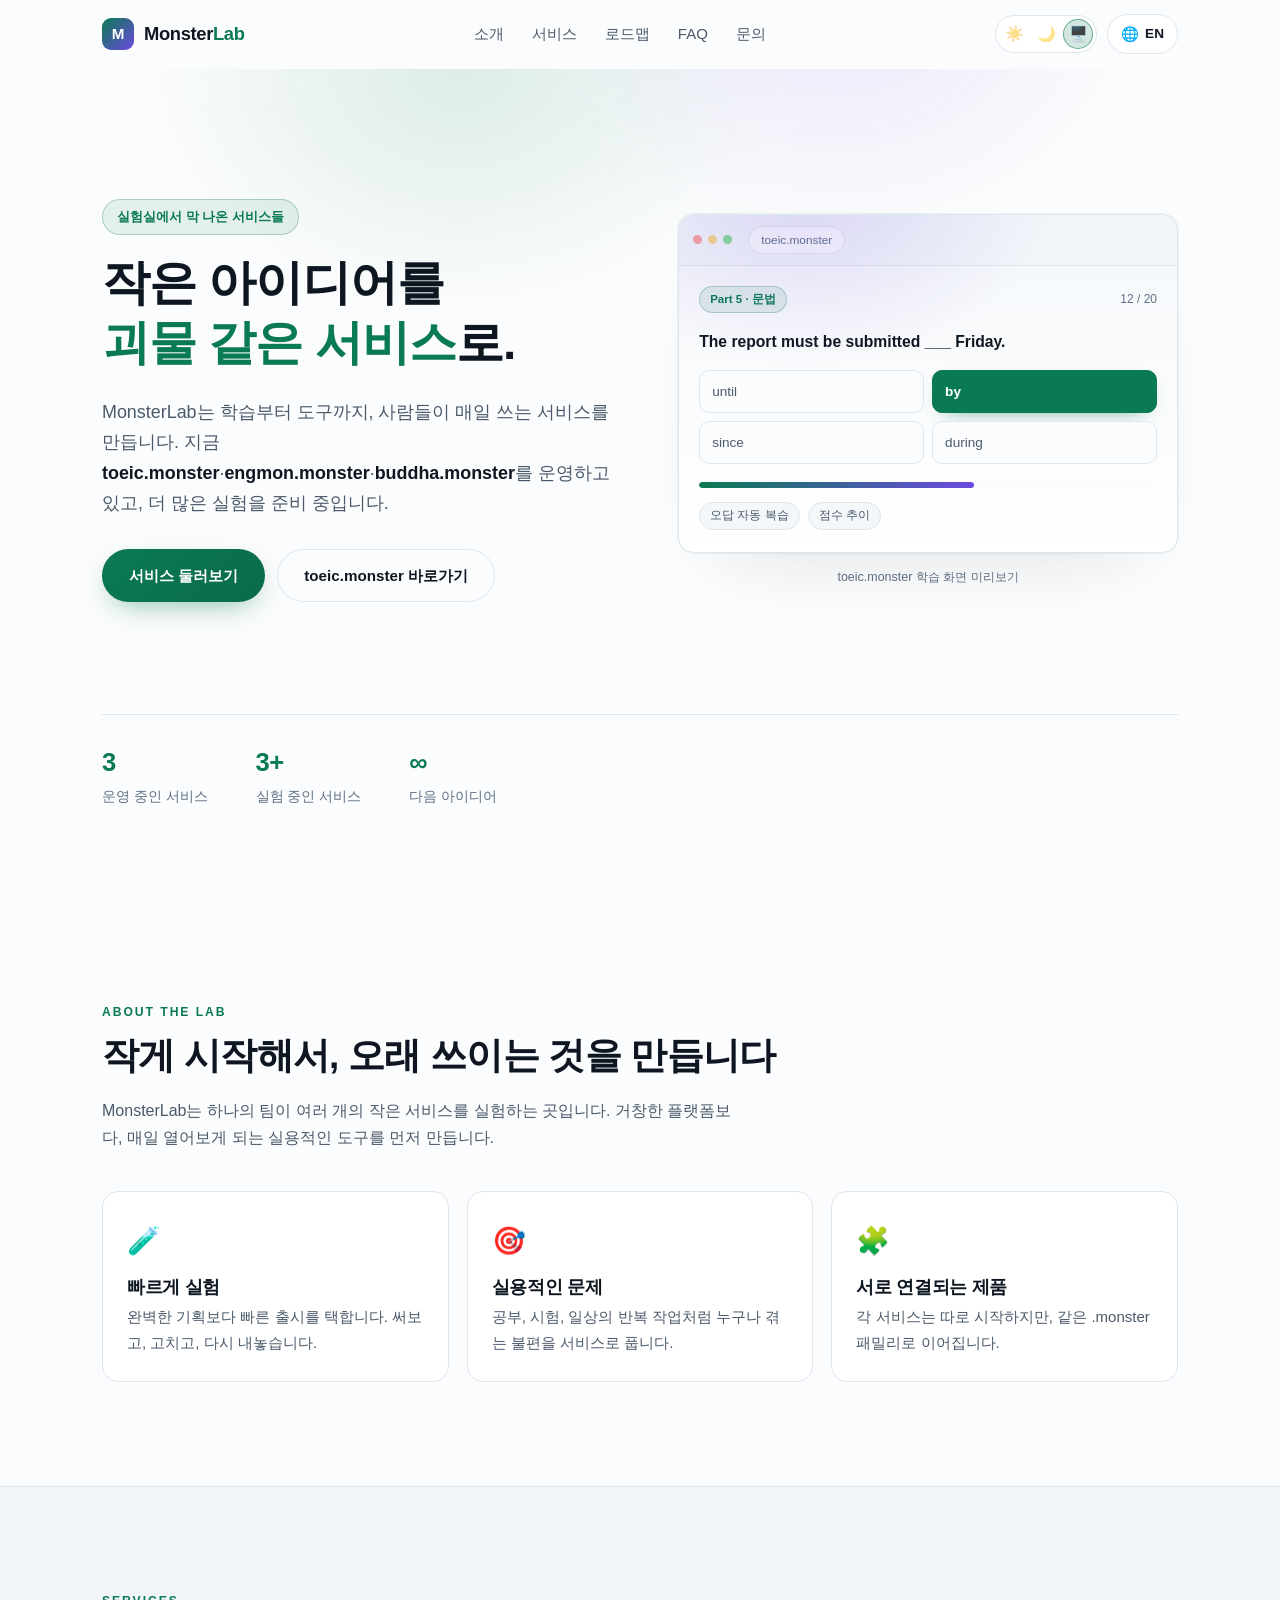
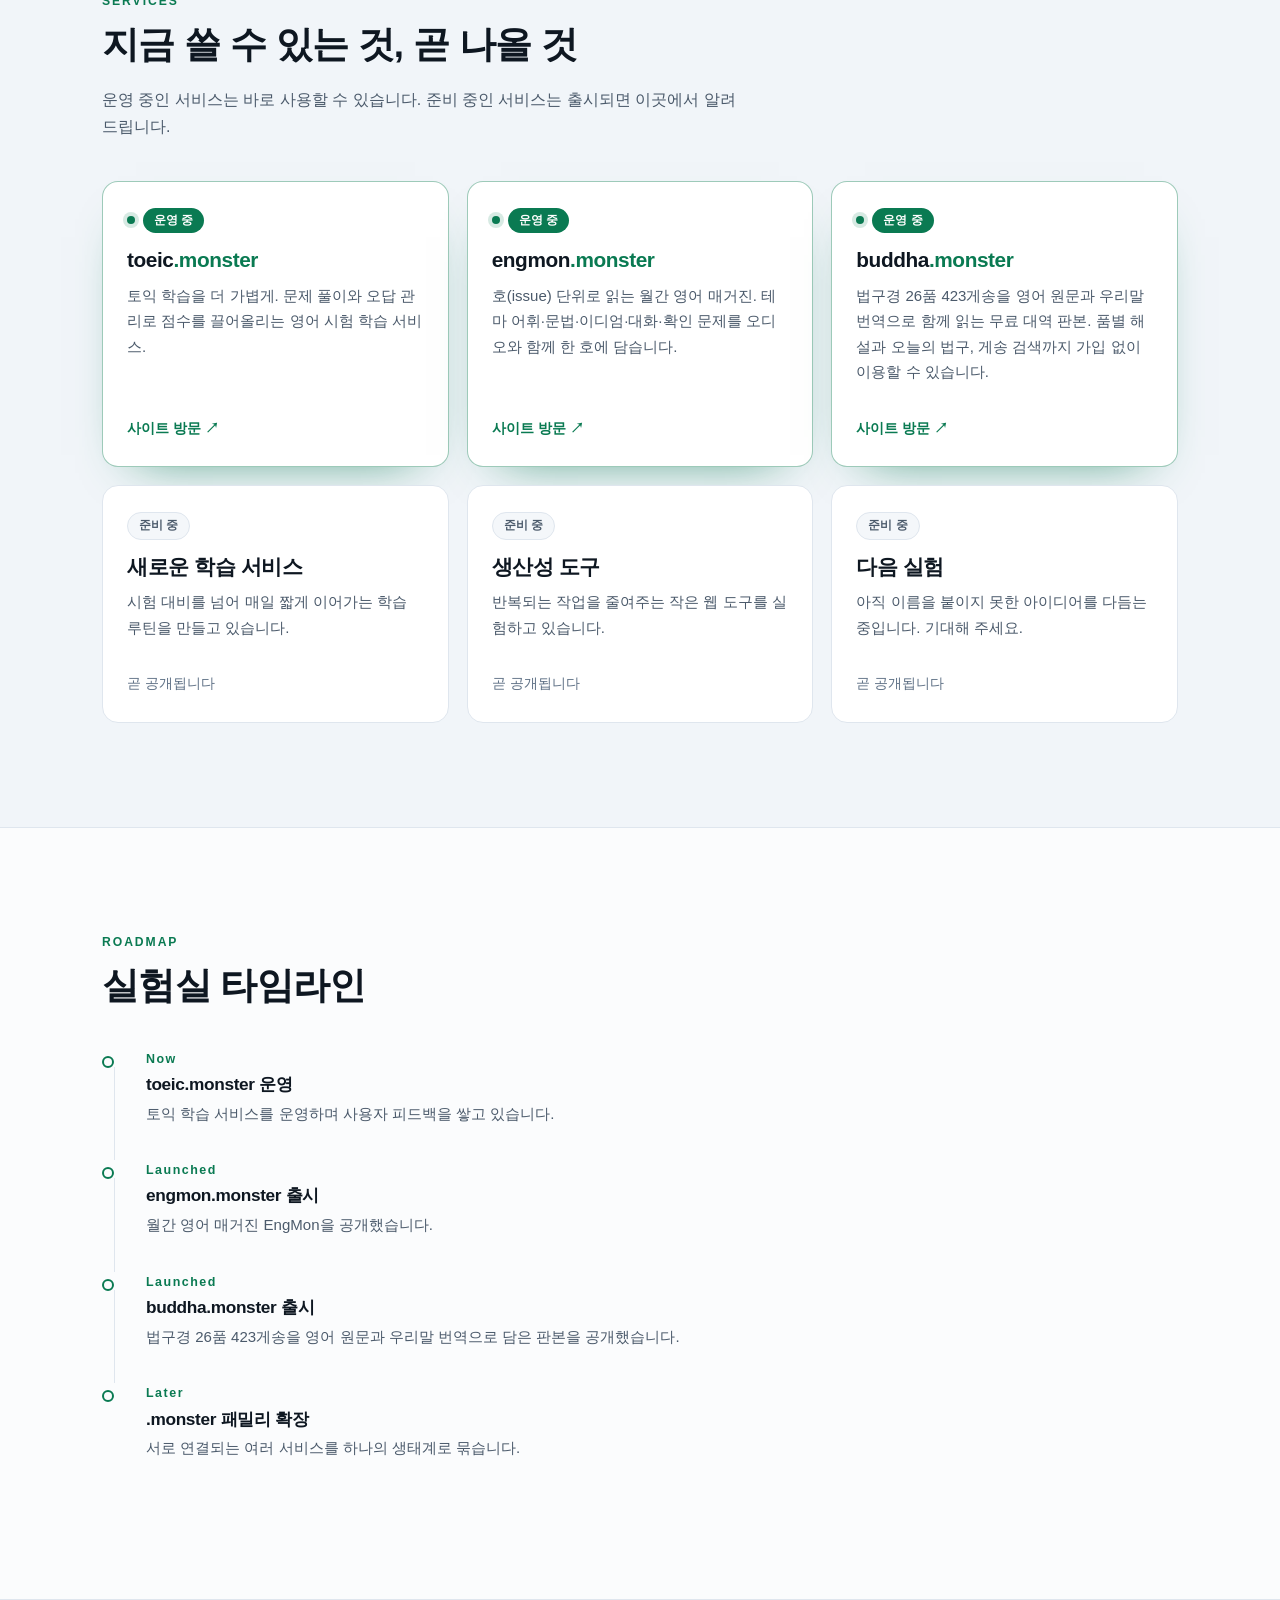
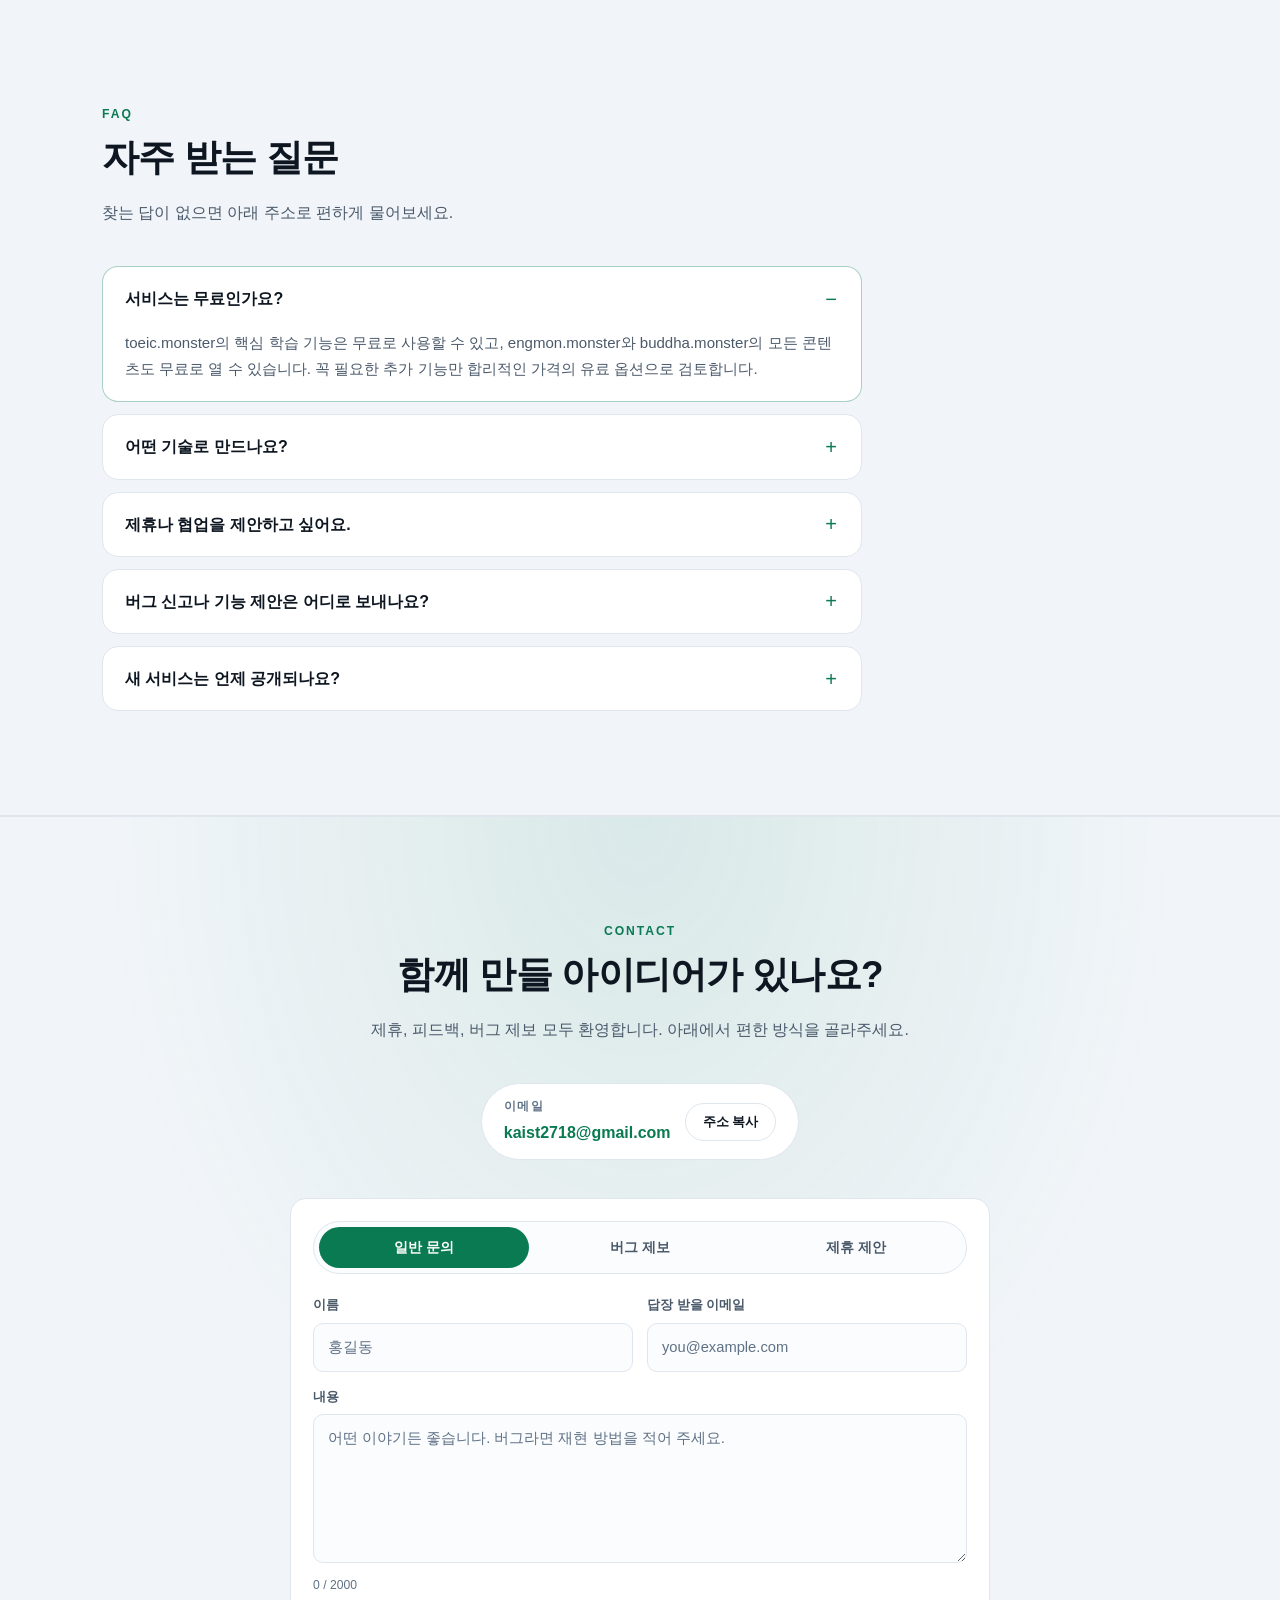
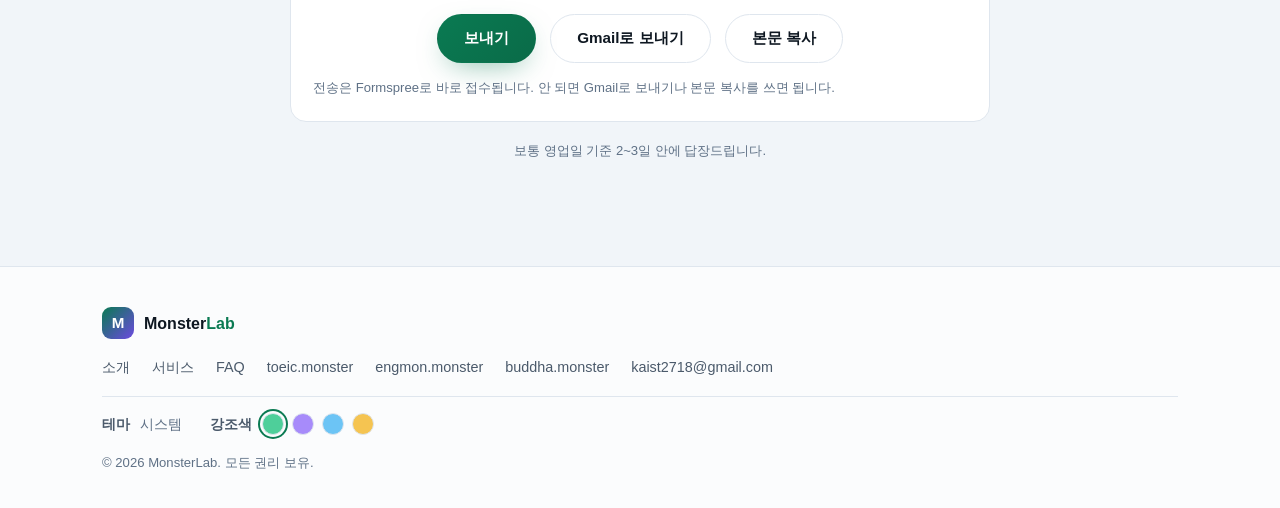
==== commit d8e8f097: "Register buddha.monster as a live service across the site List the Dhammapada site in the hero, serv" ====
--- a/index.html
+++ b/index.html
@@ -4,14 +4,20 @@
 <meta charset="utf-8" />
 <meta name="viewport" content="width=device-width, initial-scale=1" />
 <title>MonsterLab — 작은 아이디어를 괴물 같은 서비스로</title>
-<meta name="description" content="MonsterLab는 학습부터 도구까지, 사람들이 매일 쓰는 서비스를 만듭니다. 지금 toeic.monster를 운영 중입니다." />
+<meta name="description" content="MonsterLab는 학습부터 도구까지, 사람들이 매일 쓰는 서비스를 만듭니다. 지금 toeic.monster · engmon.monster · buddha.monster를 운영 중입니다." />
 <meta property="og:title" content="MonsterLab" />
-<meta property="og:description" content="작은 아이디어를 괴물 같은 서비스로." />
+<meta property="og:description" content="MonsterLab는 학습부터 도구까지, 사람들이 매일 쓰는 서비스를 만듭니다. 지금 toeic.monster · engmon.monster · buddha.monster를 운영 중입니다." />
 <meta property="og:type" content="website" />
 <meta property="og:url" content="https://monsterlab.monster/" />
 <meta property="og:site_name" content="MonsterLab" />
 <meta property="og:locale" content="ko_KR" />
-<meta name="twitter:card" content="summary" />
+<!-- 공유 카드 이미지 — og-card.html 소스를 headless Chrome로 렌더링해 만든 og-image.png (1200×630) -->
+<meta property="og:image" content="https://monsterlab.monster/og-image.png" />
+<meta property="og:image:width" content="1200" />
+<meta property="og:image:height" content="630" />
+<meta property="og:image:alt" content="MonsterLab — 작은 아이디어를 괴물 같은 서비스로" />
+<meta name="twitter:card" content="summary_large_image" />
+<meta name="twitter:image" content="https://monsterlab.monster/og-image.png" />
 <meta name="theme-color" content="#0a0e13" />
 <!-- 테마/강조색을 첫 페인트 전에 적용해 깜박임을 막습니다.
      모드: dark | light | system · 강조색: mint | violet | ocean | amber -->
@@ -44,15 +50,23 @@
   "name": "MonsterLab",
   "url": "https://monsterlab.monster/",
   "email": "kaist2718@gmail.com",
-  "description": "작은 아이디어를 괴물 같은 서비스로. toeic.monster와 engmon.monster를 운영하는 실험실.",
+  "description": "작은 아이디어를 괴물 같은 서비스로. toeic.monster · engmon.monster · buddha.monster를 운영하는 실험실.",
   "owns": [
-    { "@type": "WebSite", "name": "toeic.monster", "url": "https://toeic.monster" },
-    { "@type": "WebSite", "name": "engmon.monster", "url": "https://engmon.monster" }
+    { "@type": "WebSite", "name": "toeic.monster", "url": "https://toeic.monster", "description": "토익 학습 서비스 — 문제 풀이와 오답 관리로 점수를 끌어올리는 영어 시험 학습" },
+    { "@type": "WebSite", "name": "engmon.monster", "url": "https://engmon.monster", "description": "월간 영어 매거진 EngMon — 어휘·문법·이디엄·대화·확인 문제를 오디오와 함께" },
+    { "@type": "WebSite", "name": "buddha.monster", "url": "https://buddha.monster", "description": "법구경 26품 423게송 영·한 대역 판본 — 품별 해설, 오늘의 법구, 게송 검색" }
   ]
 }
 </script>
 <link rel="icon" href="data:image/svg+xml,%3Csvg xmlns='http://www.w3.org/2000/svg' viewBox='0 0 32 32'%3E%3Crect width='32' height='32' rx='9' fill='%230a0e13'/%3E%3Ctext x='16' y='23' font-size='19' text-anchor='middle' fill='%236ee7a8' font-family='sans-serif' font-weight='bold'%3EM%3C/text%3E%3C/svg%3E" />
 <link rel="stylesheet" href="styles.css?v=5" />
+<!-- 방문 분석 (Counter.dev) — 아래 사이트 ID 를 채우면 켜지고,
+     비워 두면 어떤 요청도 보내지 않습니다.
+     무료·오픈소스이며 쿠키를 쓰지 않아 동의 배너가 필요 없습니다.
+     사이트마다 ID 가 다릅니다(도메인마다 대시보드에서 각각 발급).
+     자세한 내용은 README 의 "방문 분석" 항목을 보세요. -->
+<script>window.MONSTERLAB_COUNTER_ID = '06f22600-98d6-4fae-923e-c5d1f6ea8307';</script>
+<script defer src="analytics.js?v=1"></script>
 </head>
 <body>
 
@@ -108,9 +122,10 @@
       <h1 data-i18n-html="hero.title">
         작은 아이디어를<br /><span class="accent">괴물 같은 서비스</span>로.
       </h1>
-      <p class="lead" data-i18n="hero.subtitle">
+      <p class="lead" data-i18n-html="hero.subtitle">
         MonsterLab는 학습부터 도구까지, 사람들이 매일 쓰는 서비스를 만듭니다.
-        지금 <strong>toeic.monster</strong>를 운영하고 있고, 더 많은 실험을 준비 중입니다.
+        지금 <strong>toeic.monster</strong>·<strong>engmon.monster</strong>·<strong>buddha.monster</strong>를 운영하고 있고,
+        더 많은 실험을 준비 중입니다.
       </p>
       <div class="hero-actions">
         <a class="btn btn-primary" href="#services" data-i18n="hero.ctaPrimary">서비스 둘러보기</a>
@@ -148,11 +163,11 @@
 
       <ul class="stats">
         <li>
-          <span class="stat-num">2</span>
+          <span class="stat-num">3</span>
           <span class="stat-label" data-i18n="stats.live">운영 중인 서비스</span>
         </li>
         <li>
-          <span class="stat-num">4+</span>
+          <span class="stat-num">3+</span>
           <span class="stat-label" data-i18n="stats.lab">실험 중인 서비스</span>
         </li>
         <li>
@@ -234,6 +249,21 @@
           </a>
         </article>
 
+        <!-- ✅ 운영 중 -->
+        <article class="service service-live">
+          <div class="service-head">
+            <span class="service-dot" aria-hidden="true"></span>
+            <span class="status status-live" data-i18n="status.live">운영 중</span>
+          </div>
+          <h3 class="service-name">buddha<span class="accent">.monster</span></h3>
+          <p class="service-desc" data-i18n="service.buddha.desc">
+            법구경 26품 423게송을 영어 원문과 우리말 번역으로 함께 읽는 무료 대역 판본. 품별 해설과 오늘의 법구, 게송 검색까지 가입 없이 이용할 수 있습니다.
+          </p>
+          <a class="service-link" href="https://buddha.monster" target="_blank" rel="noopener">
+            <span data-i18n="service.visit">사이트 방문</span> <span aria-hidden="true">↗</span>
+          </a>
+        </article>
+
         <!-- 🚧 준비 중 (서비스가 늘어나면 이 블록을 복사해서 추가하세요) -->
         <article class="service service-soon">
           <div class="service-head">
@@ -290,17 +320,25 @@
         <li>
           <span class="tl-dot" aria-hidden="true"></span>
           <div>
-            <p class="tl-date" data-i18n="roadmap.i2.date">Next</p>
-            <h3 data-i18n="roadmap.i2.title">두 번째 서비스 출시</h3>
-            <p data-i18n="roadmap.i2.body">학습과 도구 영역으로 실험을 넓힙니다.</p>
+            <p class="tl-date" data-i18n="roadmap.i2.date">Launched</p>
+            <h3 data-i18n="roadmap.i2.title">engmon.monster 출시</h3>
+            <p data-i18n="roadmap.i2.body">월간 영어 매거진 EngMon을 공개했습니다.</p>
           </div>
         </li>
         <li>
           <span class="tl-dot" aria-hidden="true"></span>
           <div>
-            <p class="tl-date" data-i18n="roadmap.i3.date">Later</p>
-            <h3 data-i18n="roadmap.i3.title">.monster 패밀리 확장</h3>
-            <p data-i18n="roadmap.i3.body">서로 연결되는 여러 서비스를 하나의 생태계로 묶습니다.</p>
+            <p class="tl-date" data-i18n="roadmap.i3.date">Launched</p>
+            <h3 data-i18n="roadmap.i3.title">buddha.monster 출시</h3>
+            <p data-i18n="roadmap.i3.body">법구경 26품 423게송을 영어 원문과 우리말 번역으로 담은 판본을 공개했습니다.</p>
+          </div>
+        </li>
+        <li>
+          <span class="tl-dot" aria-hidden="true"></span>
+          <div>
+            <p class="tl-date" data-i18n="roadmap.i4.date">Later</p>
+            <h3 data-i18n="roadmap.i4.title">.monster 패밀리 확장</h3>
+            <p data-i18n="roadmap.i4.body">서로 연결되는 여러 서비스를 하나의 생태계로 묶습니다.</p>
           </div>
         </li>
       </ol>
@@ -317,7 +355,7 @@
       <div class="faq-list">
         <details class="faq" open>
           <summary data-i18n="faq.q1">서비스는 무료인가요?</summary>
-          <p data-i18n="faq.a1">toeic.monster의 핵심 학습 기능은 무료로 사용할 수 있습니다. 꼭 필요한 추가 기능만 합리적인 가격의 유료 옵션으로 검토합니다.</p>
+          <p data-i18n="faq.a1">toeic.monster의 핵심 학습 기능은 무료로 사용할 수 있고, engmon.monster와 buddha.monster의 모든 콘텐츠도 무료로 열 수 있습니다. 꼭 필요한 추가 기능만 합리적인 가격의 유료 옵션으로 검토합니다.</p>
         </details>
         <details class="faq">
           <summary data-i18n="faq.q2">어떤 기술로 만드나요?</summary>
@@ -371,9 +409,13 @@
              data-recaptcha-key 에 Google reCAPTCHA v3 **사이트 키**를 넣으면 스팸 방지가 켜집니다
              (Formspree 쪽에는 같은 키의 비밀 키를 넣어야 합니다. 비워 두면 외부 요청이 0입니다).
              전송·성공/실패 표시는 script.js의 '문의 폼' 블록이 담당합니다.
-             ID 자리에 REPLACE_ME 가 들어 있으면 예전처럼 메일 앱으로 보냅니다. -->
+             ID 자리에 REPLACE_ME 가 들어 있으면 예전처럼 메일 앱으로 보냅니다.
+             accept-charset="UTF-8" 은 스크립트 없이 폼이 그대로 POST 될 때 브라우저가
+             본문을 UTF-8 로 인코딩하도록 못 박는 장치입니다(한글이 CP949 로 나가면
+             수신 메일이 깨집니다). 스크립트가 보낼 때도 UTF-8 을 명시합니다. -->
         <form class="contact-form" id="contactForm" method="POST"
-              action="https://formspree.io/f/mgavywgr" data-recaptcha-key="" novalidate>
+              action="https://formspree.io/f/mgavywgr" data-recaptcha-key=""
+              accept-charset="UTF-8" novalidate>
           <div class="field">
             <label for="cfName" data-i18n="form.name">이름</label>
             <input id="cfName" name="name" type="text" autocomplete="name" required
@@ -447,6 +489,7 @@
       <a href="#faq" data-i18n="nav.faq">FAQ</a>
       <a href="https://toeic.monster" target="_blank" rel="noopener">toeic.monster</a>
       <a href="https://engmon.monster" target="_blank" rel="noopener">engmon.monster</a>
+      <a href="https://buddha.monster" target="_blank" rel="noopener">buddha.monster</a>
       <a href="mailto:kaist2718@gmail.com">kaist2718@gmail.com</a>
     </nav>
     <div class="footer-settings">
@@ -475,6 +518,6 @@
 
 <div class="toast" id="toast" role="status" aria-live="polite" hidden></div>
 
-<script src="script.js?v=6"></script>
+<script src="script.js?v=8"></script>
 </body>
 </html>
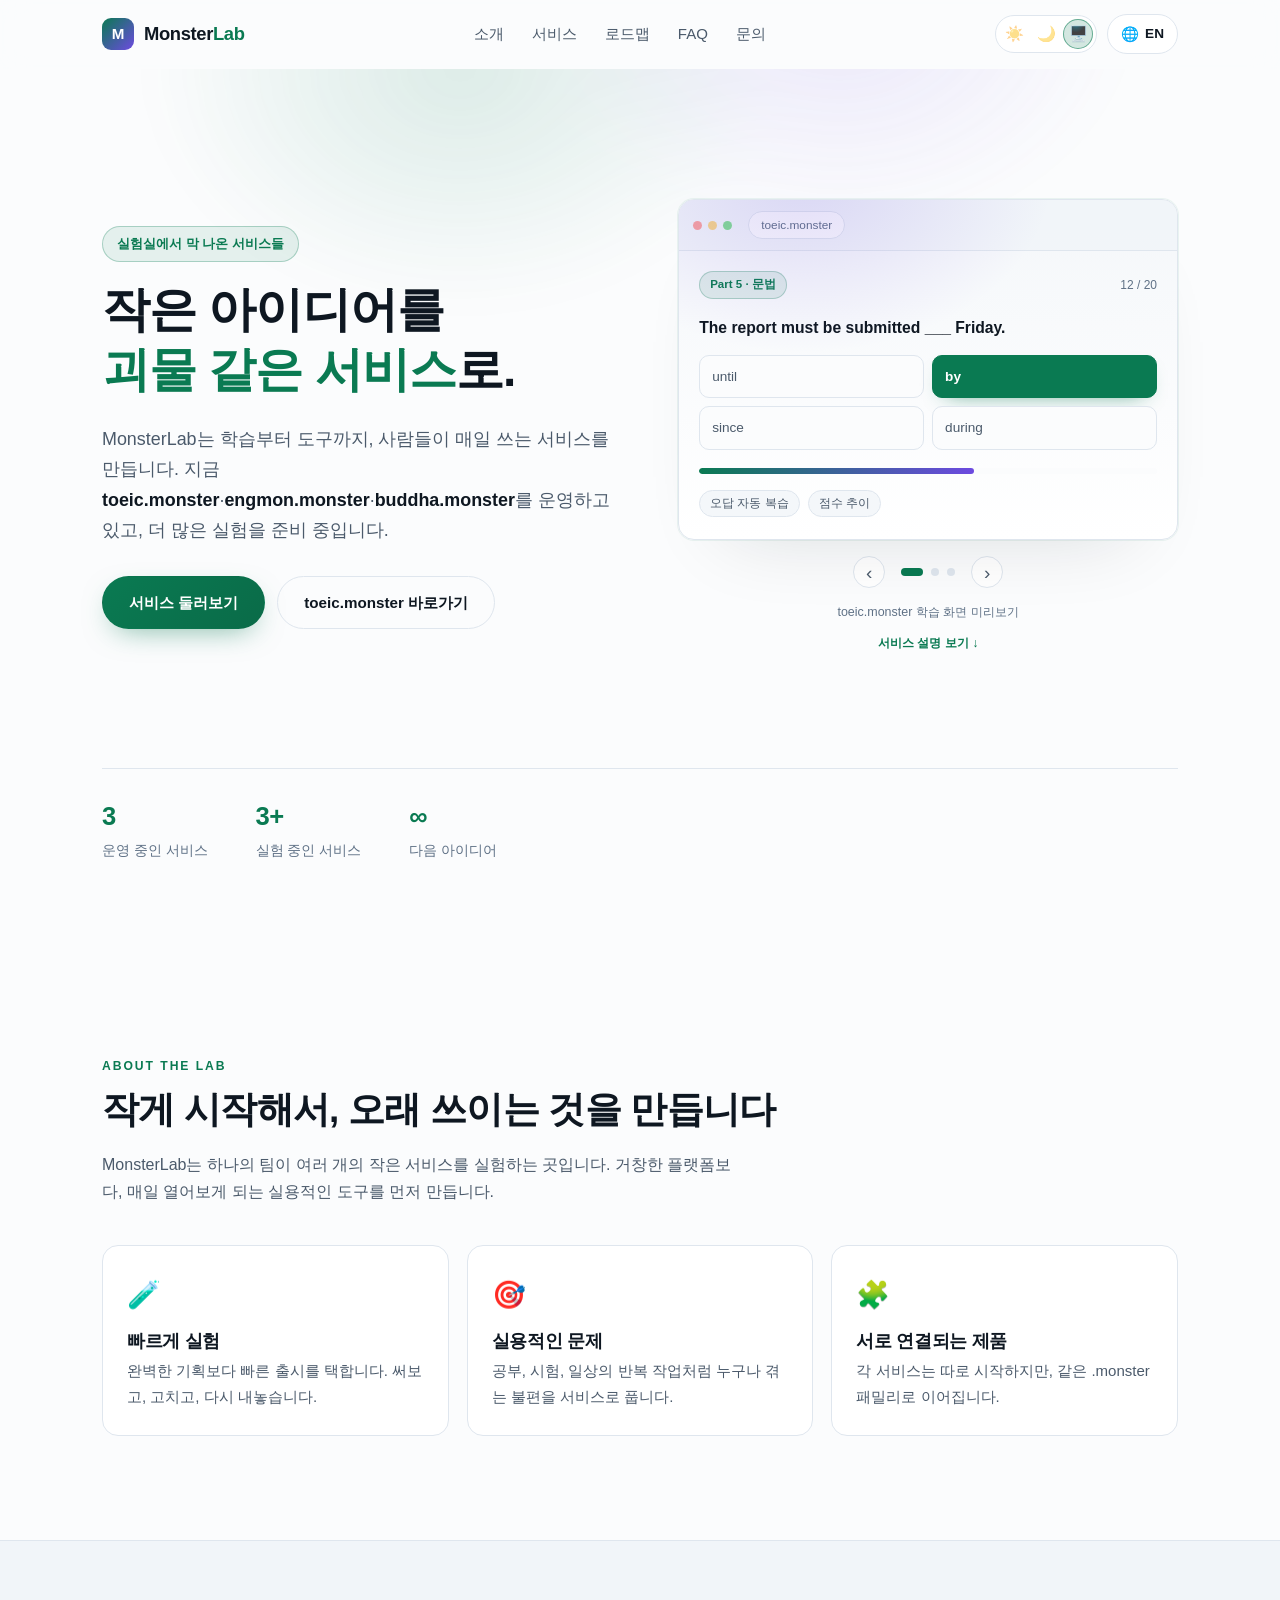
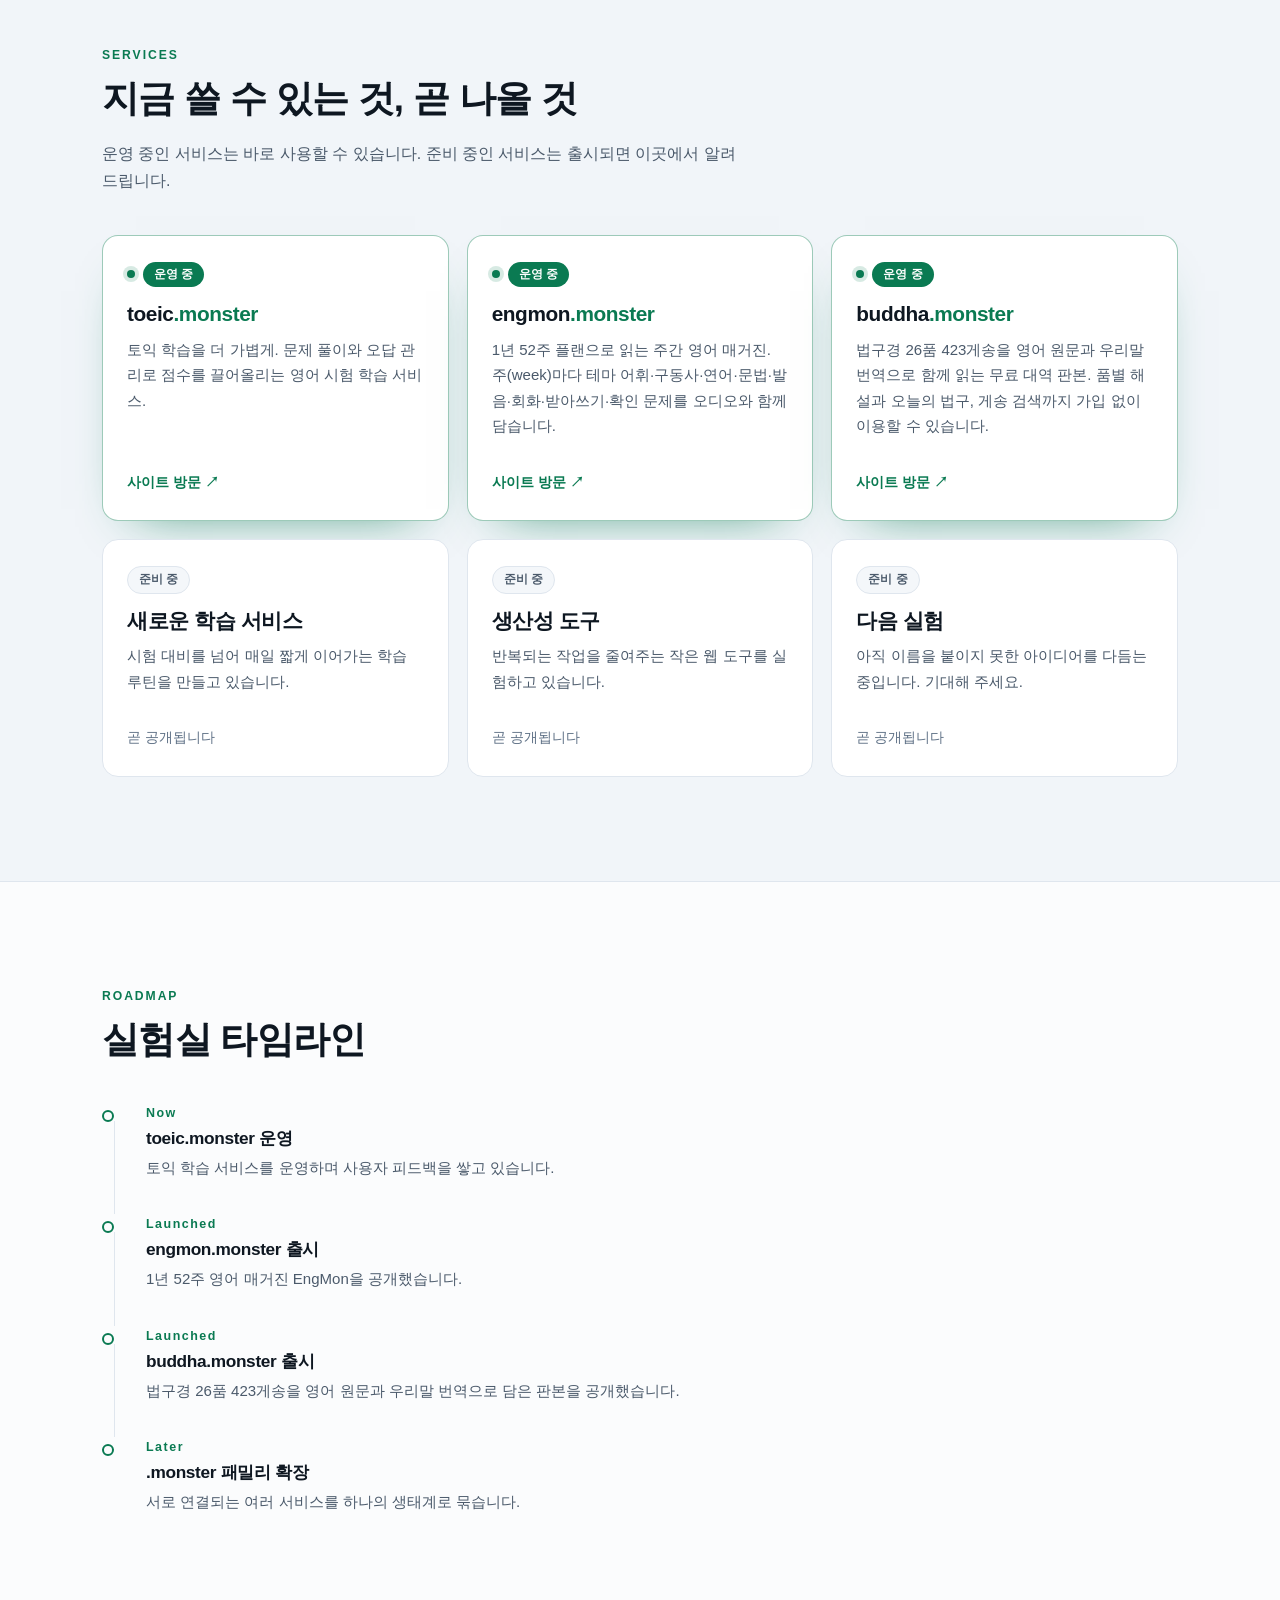
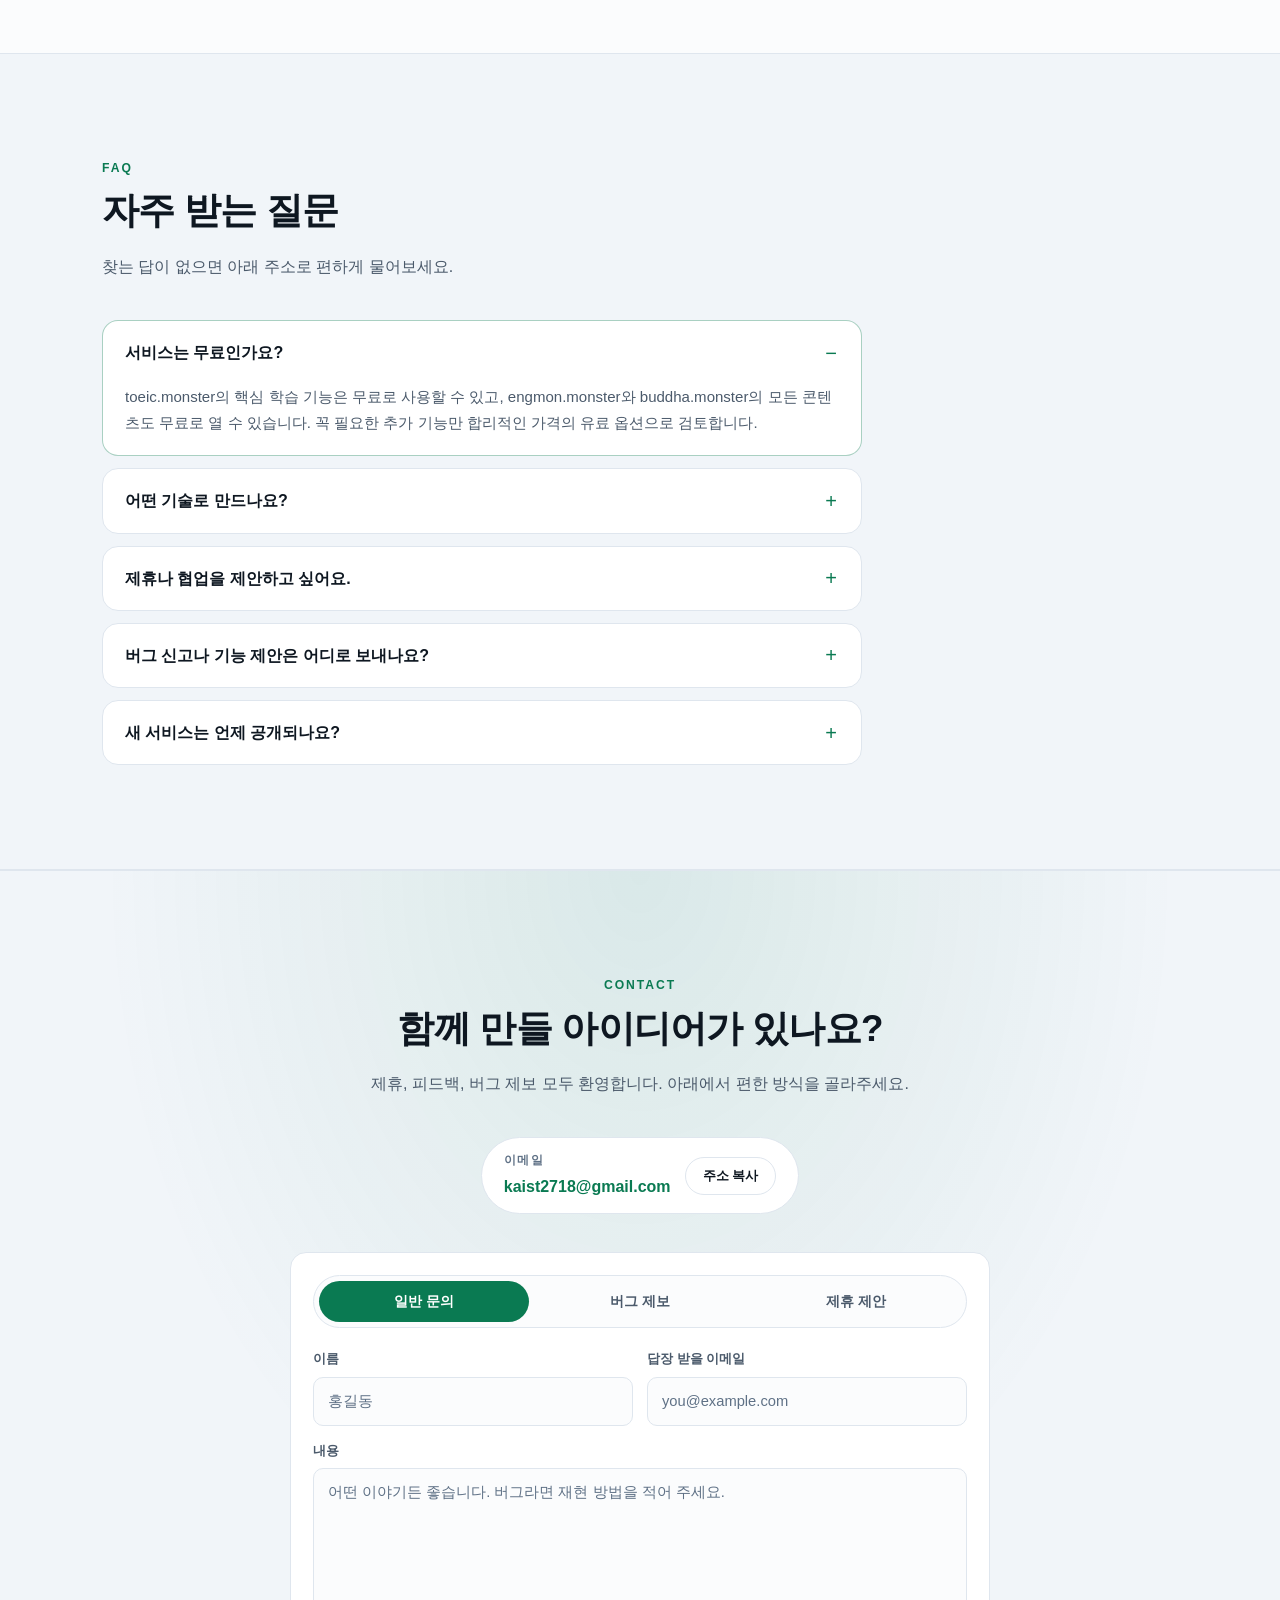
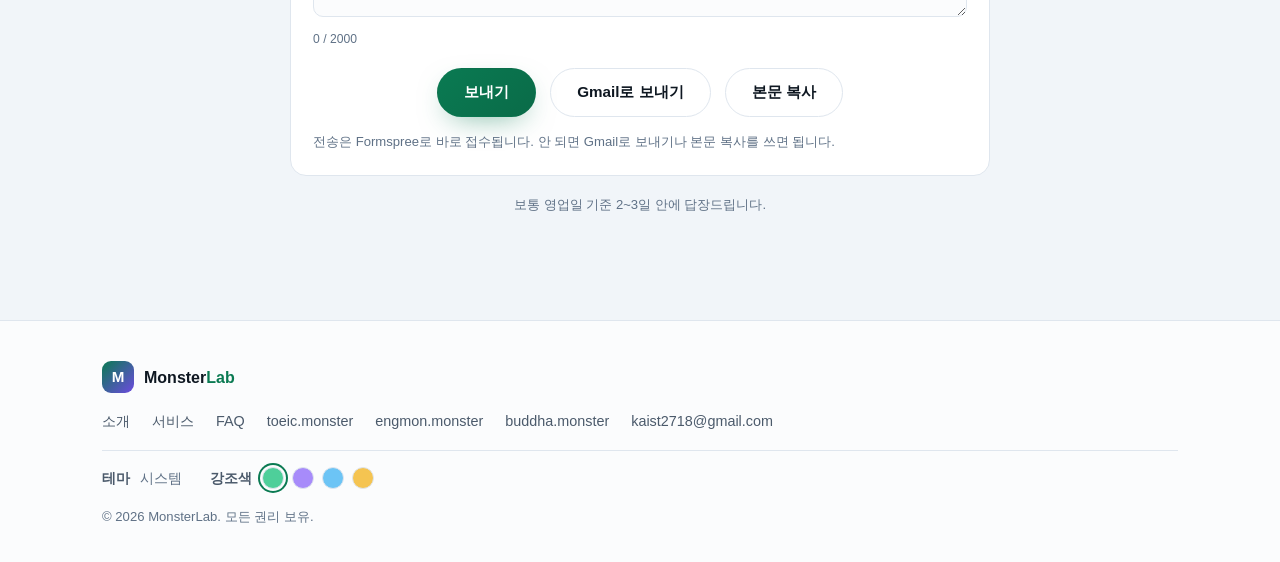
==== commit 3cbba63e: "Add a hero preview carousel that links each slide to its service card The hero preview only showed t" ====
--- a/index.html
+++ b/index.html
@@ -53,20 +53,17 @@
   "description": "작은 아이디어를 괴물 같은 서비스로. toeic.monster · engmon.monster · buddha.monster를 운영하는 실험실.",
   "owns": [
     { "@type": "WebSite", "name": "toeic.monster", "url": "https://toeic.monster", "description": "토익 학습 서비스 — 문제 풀이와 오답 관리로 점수를 끌어올리는 영어 시험 학습" },
-    { "@type": "WebSite", "name": "engmon.monster", "url": "https://engmon.monster", "description": "월간 영어 매거진 EngMon — 어휘·문법·이디엄·대화·확인 문제를 오디오와 함께" },
+    { "@type": "WebSite", "name": "engmon.monster", "url": "https://engmon.monster", "description": "1년 52주 영어 매거진 EngMon — 테마 어휘·구동사·연어·문법·발음·회화·받아쓰기·확인 문제를 오디오와 함께" },
     { "@type": "WebSite", "name": "buddha.monster", "url": "https://buddha.monster", "description": "법구경 26품 423게송 영·한 대역 판본 — 품별 해설, 오늘의 법구, 게송 검색" }
   ]
 }
 </script>
 <link rel="icon" href="data:image/svg+xml,%3Csvg xmlns='http://www.w3.org/2000/svg' viewBox='0 0 32 32'%3E%3Crect width='32' height='32' rx='9' fill='%230a0e13'/%3E%3Ctext x='16' y='23' font-size='19' text-anchor='middle' fill='%236ee7a8' font-family='sans-serif' font-weight='bold'%3EM%3C/text%3E%3C/svg%3E" />
-<link rel="stylesheet" href="styles.css?v=5" />
-<!-- 방문 분석 (Counter.dev) — 아래 사이트 ID 를 채우면 켜지고,
-     비워 두면 어떤 요청도 보내지 않습니다.
-     무료·오픈소스이며 쿠키를 쓰지 않아 동의 배너가 필요 없습니다.
-     사이트마다 ID 가 다릅니다(도메인마다 대시보드에서 각각 발급).
+<link rel="stylesheet" href="styles.css?v=6" />
+<!-- 방문 분석 (자체 호스팅) — 쿠키를 쓰지 않아 동의 배너가 필요 없습니다.
+     수집 서버 주소와 도메인은 아래 태그에서만 정합니다.
      자세한 내용은 README 의 "방문 분석" 항목을 보세요. -->
-<script>window.MONSTERLAB_COUNTER_ID = '06f22600-98d6-4fae-923e-c5d1f6ea8307';</script>
-<script defer src="analytics.js?v=1"></script>
+<script defer src="https://visitor-analytics-a5bp.onrender.com/analytics.js" data-domain="monsterlab.monster"></script>
 </head>
 <body>
 
@@ -133,32 +130,92 @@
       </div>
       </div>
 
-      <div class="hero-preview">
+      <!-- 히어로 미리보기 — 운영 중인 3개 서비스 화면이 자동으로 순환하는 캐러셀.
+           화면 목업은 CSS로 그립니다(이미지 파일 없음). 전환·화살표·점·스와이프는
+           script.js의 '히어로 서비스 미리보기' 블록이 담당합니다. -->
+      <div class="hero-preview" id="previewCarousel">
         <div class="preview-window" aria-hidden="true">
           <div class="preview-bar">
             <span class="pv-dot"></span><span class="pv-dot"></span><span class="pv-dot"></span>
-            <span class="preview-url">toeic.monster</span>
-          </div>
-          <div class="preview-body">
-            <div class="preview-row">
-              <span class="preview-chip">Part 5 · 문법</span>
-              <span class="preview-count">12 / 20</span>
+            <span class="preview-url" id="previewUrl">toeic.monster</span>
+          </div>
+          <div class="preview-stage" id="previewStage">
+
+            <!-- toeic.monster — 문제 풀이 화면 -->
+            <div class="preview-slide is-active" data-url="toeic.monster" data-caption-key="preview.caption.toeic" data-target="service-toeic">
+              <div class="preview-body">
+                <div class="preview-row">
+                  <span class="preview-chip">Part 5 · 문법</span>
+                  <span class="preview-count">12 / 20</span>
+                </div>
+                <p class="preview-q">The report must be submitted ___ Friday.</p>
+                <div class="preview-options">
+                  <span class="preview-opt">until</span>
+                  <span class="preview-opt is-correct">by</span>
+                  <span class="preview-opt">since</span>
+                  <span class="preview-opt">during</span>
+                </div>
+                <div class="preview-track"><span class="preview-fill"></span></div>
+                <div class="preview-foot">
+                  <span class="preview-tag">오답 자동 복습</span>
+                  <span class="preview-tag">점수 추이</span>
+                </div>
+              </div>
             </div>
-            <p class="preview-q">The report must be submitted ___ Friday.</p>
-            <div class="preview-options">
-              <span class="preview-opt">until</span>
-              <span class="preview-opt is-correct">by</span>
-              <span class="preview-opt">since</span>
-              <span class="preview-opt">during</span>
+
+            <!-- engmon.monster — 주간 매거진 화면 -->
+            <div class="preview-slide" data-url="engmon.monster" data-caption-key="preview.caption.engmon" data-target="service-engmon">
+              <div class="preview-body">
+                <div class="preview-row">
+                  <span class="preview-chip">WEEK 01 · 여행 영어</span>
+                  <span class="preview-count">오디오 포함</span>
+                </div>
+                <p class="preview-q">이번 주의 섹션 — 듣고, 읽고, 점검하기</p>
+                <ul class="preview-list">
+                  <li class="preview-item"><span class="preview-item-name">테마 어휘 · 구동사 · 연어</span><span class="preview-item-meta">오디오</span></li>
+                  <li class="preview-item"><span class="preview-item-name">문법 · 발음</span><span class="preview-item-meta">오디오</span></li>
+                  <li class="preview-item"><span class="preview-item-name">회화 · 받아쓰기 · 확인 문제</span><span class="preview-item-meta">채점</span></li>
+                </ul>
+                <div class="preview-foot">
+                  <span class="preview-tag">단어장 · 복습 카드</span>
+                  <span class="preview-tag">1년 52주 플랜</span>
+                </div>
+              </div>
             </div>
-            <div class="preview-track"><span class="preview-fill"></span></div>
-            <div class="preview-foot">
-              <span class="preview-tag">오답 자동 복습</span>
-              <span class="preview-tag">점수 추이</span>
+
+            <!-- buddha.monster — 법구경 영·한 대역 화면 -->
+            <div class="preview-slide" data-url="buddha.monster" data-caption-key="preview.caption.buddha" data-target="service-buddha">
+              <div class="preview-body">
+                <div class="preview-row">
+                  <span class="preview-chip">오늘의 법구</span>
+                  <span class="preview-count">법구경 5게송 · 제1품 쌍구품</span>
+                </div>
+                <p class="preview-verse-en">For hatred does not cease by hatred at any time: hatred ceases by love, this is an old rule.</p>
+                <p class="preview-verse-ko">증오는 결코 증오로 가라앉지 않는다. 사랑으로만 증오는 가라앉는다. 이는 오래된 법칙이다.</p>
+                <div class="preview-track"><span class="preview-fill"></span></div>
+                <div class="preview-foot">
+                  <span class="preview-tag">26품 423게송</span>
+                  <span class="preview-tag">게송 검색</span>
+                  <span class="preview-tag">영·한 대역</span>
+                </div>
+              </div>
             </div>
+
           </div>
         </div>
-        <p class="preview-caption" data-i18n="preview.caption">toeic.monster 학습 화면 미리보기</p>
+
+        <div class="preview-nav">
+          <button class="preview-arrow" id="previewPrev" type="button" data-i18n-aria-label="preview.prev" aria-label="이전 서비스 미리보기"><span aria-hidden="true">‹</span></button>
+          <div class="preview-dots">
+            <button class="preview-dot is-active" type="button" data-slide="0" aria-label="toeic.monster" aria-pressed="true"></button>
+            <button class="preview-dot" type="button" data-slide="1" aria-label="engmon.monster" aria-pressed="false"></button>
+            <button class="preview-dot" type="button" data-slide="2" aria-label="buddha.monster" aria-pressed="false"></button>
+          </div>
+          <button class="preview-arrow" id="previewNext" type="button" data-i18n-aria-label="preview.next" aria-label="다음 서비스 미리보기"><span aria-hidden="true">›</span></button>
+        </div>
+
+        <p class="preview-caption" id="previewCaption" data-i18n="preview.caption.toeic">toeic.monster 학습 화면 미리보기</p>
+        <button class="preview-hint" id="previewHint" type="button" data-i18n="preview.hint">서비스 설명 보기 ↓</button>
       </div>
 
       <ul class="stats">
@@ -220,7 +277,7 @@
       <div class="service-grid">
 
         <!-- ✅ 운영 중 -->
-        <article class="service service-live">
+        <article class="service service-live" id="service-toeic">
           <div class="service-head">
             <span class="service-dot" aria-hidden="true"></span>
             <span class="status status-live" data-i18n="status.live">운영 중</span>
@@ -235,14 +292,14 @@
         </article>
 
         <!-- ✅ 운영 중 -->
-        <article class="service service-live">
+        <article class="service service-live" id="service-engmon">
           <div class="service-head">
             <span class="service-dot" aria-hidden="true"></span>
             <span class="status status-live" data-i18n="status.live">운영 중</span>
           </div>
           <h3 class="service-name">engmon<span class="accent">.monster</span></h3>
           <p class="service-desc" data-i18n="service.mag.desc">
-            호(issue) 단위로 읽는 월간 영어 매거진. 테마 어휘·문법·이디엄·대화·확인 문제를 오디오와 함께 한 호에 담습니다.
+            1년 52주 플랜으로 읽는 주간 영어 매거진. 주(week)마다 테마 어휘·구동사·연어·문법·발음·회화·받아쓰기·확인 문제를 오디오와 함께 담습니다.
           </p>
           <a class="service-link" href="https://engmon.monster" target="_blank" rel="noopener">
             <span data-i18n="service.visit">사이트 방문</span> <span aria-hidden="true">↗</span>
@@ -250,7 +307,7 @@
         </article>
 
         <!-- ✅ 운영 중 -->
-        <article class="service service-live">
+        <article class="service service-live" id="service-buddha">
           <div class="service-head">
             <span class="service-dot" aria-hidden="true"></span>
             <span class="status status-live" data-i18n="status.live">운영 중</span>
@@ -322,7 +379,7 @@
           <div>
             <p class="tl-date" data-i18n="roadmap.i2.date">Launched</p>
             <h3 data-i18n="roadmap.i2.title">engmon.monster 출시</h3>
-            <p data-i18n="roadmap.i2.body">월간 영어 매거진 EngMon을 공개했습니다.</p>
+            <p data-i18n="roadmap.i2.body">1년 52주 영어 매거진 EngMon을 공개했습니다.</p>
           </div>
         </li>
         <li>
@@ -518,6 +575,6 @@
 
 <div class="toast" id="toast" role="status" aria-live="polite" hidden></div>
 
-<script src="script.js?v=8"></script>
+<script src="script.js?v=9"></script>
 </body>
 </html>
--- a/styles.css
+++ b/styles.css
@@ -330,7 +330,13 @@
   border: 1px solid var(--border);
   border-radius: 999px;
 }
-.preview-body { position: relative; padding: 20px 20px 22px; }
+.preview-body {
+  position: relative;
+  display: flex;
+  flex-direction: column;
+  min-height: 288px; /* 슬라이드마다 높이가 같아야 넘어갈 때 창이 흔들리지 않습니다 */
+  padding: 20px 20px 22px;
+}
 .preview-row { display: flex; align-items: center; justify-content: space-between; gap: 12px; margin-bottom: 16px; }
 .preview-chip {
   padding: 3px 10px;
@@ -367,7 +373,7 @@
   background: linear-gradient(90deg, var(--accent), var(--accent-2));
   border-radius: inherit;
 }
-.preview-foot { display: flex; flex-wrap: wrap; gap: 8px; }
+.preview-foot { display: flex; flex-wrap: wrap; gap: 8px; margin-top: auto; }
 .preview-tag {
   padding: 3px 10px;
   font-size: .72rem;
@@ -377,6 +383,100 @@
   border-radius: 999px;
 }
 .preview-caption { margin: 14px 0 0; font-size: .78rem; color: var(--text-dim); text-align: center; }
+
+/* ── Hero preview carousel ──────────────────────────────────────────────
+   히어로 미리보기가 toeic → engmon → buddha 화면을 순환합니다.
+   슬라이드는 겹쳐 두고 opacity로 넘어가고, 전환 로직은 script.js가 담당합니다. */
+.preview-stage { position: relative; }
+.preview-slide {
+  position: absolute;
+  inset: 0;
+  opacity: 0;
+  visibility: hidden;
+  cursor: pointer; /* 슬라이드를 누르면 해당 서비스 설명으로 이동합니다 */
+  transform: translateX(16px);
+  transition: opacity .5s ease, transform .5s ease, visibility 0s linear .5s;
+}
+.preview-slide.is-active {
+  position: relative;
+  inset: auto;
+  opacity: 1;
+  visibility: visible;
+  transform: none;
+  transition: opacity .5s ease, transform .5s ease;
+}
+.preview-slide.is-active:hover { box-shadow: inset 0 0 0 2px rgb(var(--accent-rgb) / .35); }
+
+.preview-nav {
+  display: flex;
+  align-items: center;
+  justify-content: center;
+  gap: 16px;
+  margin-top: 16px;
+}
+.preview-arrow {
+  display: inline-flex;
+  align-items: center;
+  justify-content: center;
+  width: 32px;
+  height: 32px;
+  font-size: 1.2rem;
+  line-height: 1;
+  color: var(--text-soft);
+  background: var(--surface);
+  border: 1px solid var(--border);
+  border-radius: 999px;
+  cursor: pointer;
+  transition: color .2s ease, background .2s ease, border-color .2s ease;
+}
+.preview-arrow:hover {
+  color: var(--accent);
+  background: rgb(var(--accent-rgb) / .1);
+  border-color: rgb(var(--accent-rgb) / .5);
+}
+.preview-dots { display: flex; align-items: center; gap: 8px; }
+.preview-dot {
+  width: 8px;
+  height: 8px;
+  padding: 0;
+  background: var(--border);
+  border: 0;
+  border-radius: 999px;
+  cursor: pointer;
+  transition: width .25s ease, background .25s ease;
+}
+.preview-dot:hover { background: var(--text-dim); }
+.preview-dot.is-active { width: 22px; background: var(--accent); }
+
+/* 슬라이드 안쪽 목업 조각들 (engmon 목차 · buddha 대역) */
+.preview-list { list-style: none; margin: 0 0 14px; padding: 0; display: grid; gap: 8px; }
+.preview-item {
+  display: flex;
+  align-items: center;
+  justify-content: space-between;
+  gap: 12px;
+  padding: 9px 12px;
+  background: var(--bg);
+  border: 1px solid var(--border);
+  border-radius: var(--radius-sm);
+}
+.preview-item-name { font-size: .85rem; font-weight: 600; color: var(--text-soft); }
+.preview-item-meta { font-size: .75rem; color: var(--text-dim); }
+.preview-verse-en { margin: 0 0 12px; font-size: .93rem; font-weight: 650; line-height: 1.6; color: var(--text); }
+.preview-verse-ko { margin: 0 0 12px; font-size: .88rem; line-height: 1.8; color: var(--text-soft); }
+
+.preview-hint {
+  display: block;
+  margin: 8px auto 0;
+  padding: 4px 10px;
+  font-size: .78rem;
+  font-weight: 650;
+  color: var(--accent);
+  background: transparent;
+  border: 0;
+  cursor: pointer;
+}
+.preview-hint:hover { text-decoration: underline; }
 
 .badge {
   display: inline-block;
@@ -491,6 +591,13 @@
 }
 .service-soon { opacity: .82; }
 .service-soon:hover { border-color: var(--border); }
+
+/* 히어로 미리보기에서 넘어올 때 헤더에 가리지 않게 하고, 도착한 카드를 잠깐 강조합니다 */
+.service { scroll-margin-top: 96px; }
+.service.is-highlighted {
+  border-color: rgb(var(--accent-rgb) / .65);
+  box-shadow: 0 0 0 3px rgb(var(--accent-rgb) / .22), 0 22px 50px -34px rgb(var(--accent-rgb) / .85);
+}
 
 .service-head { display: flex; align-items: center; gap: 8px; margin-bottom: 14px; }
 .service-dot {
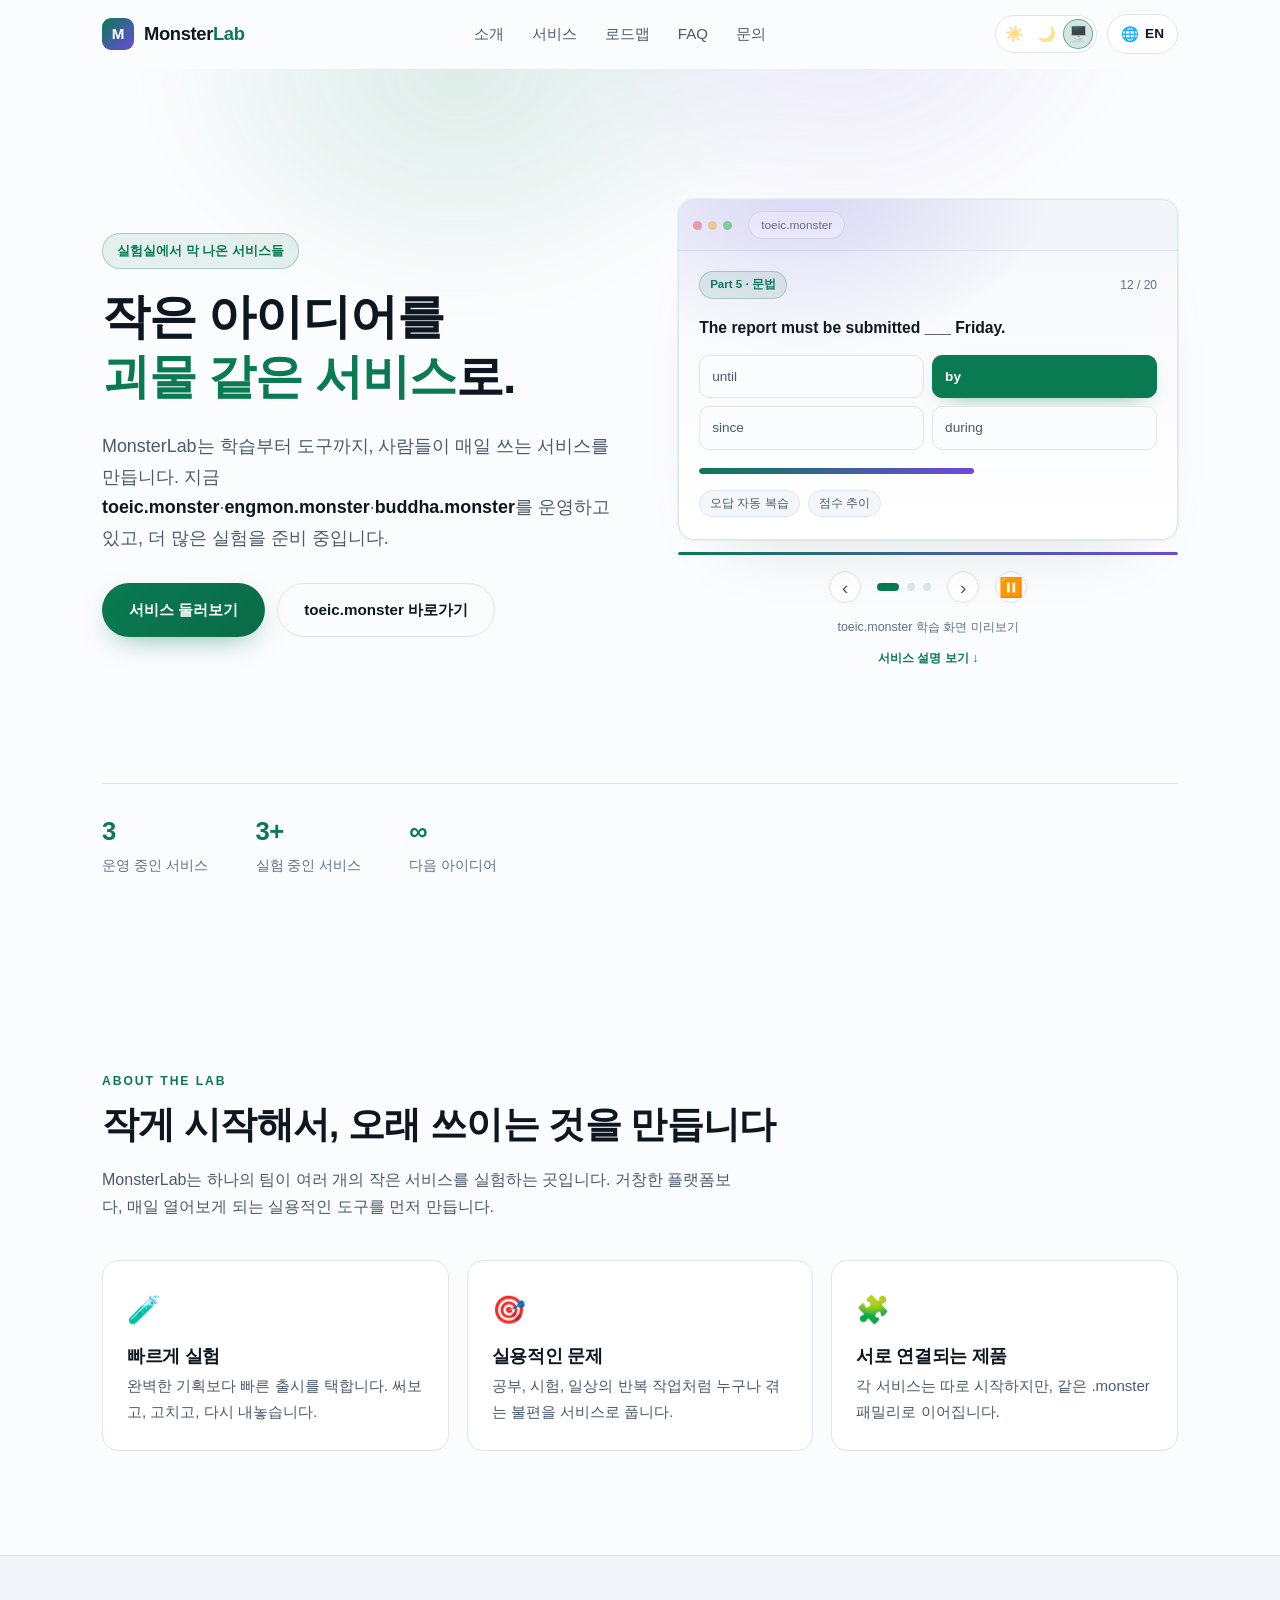
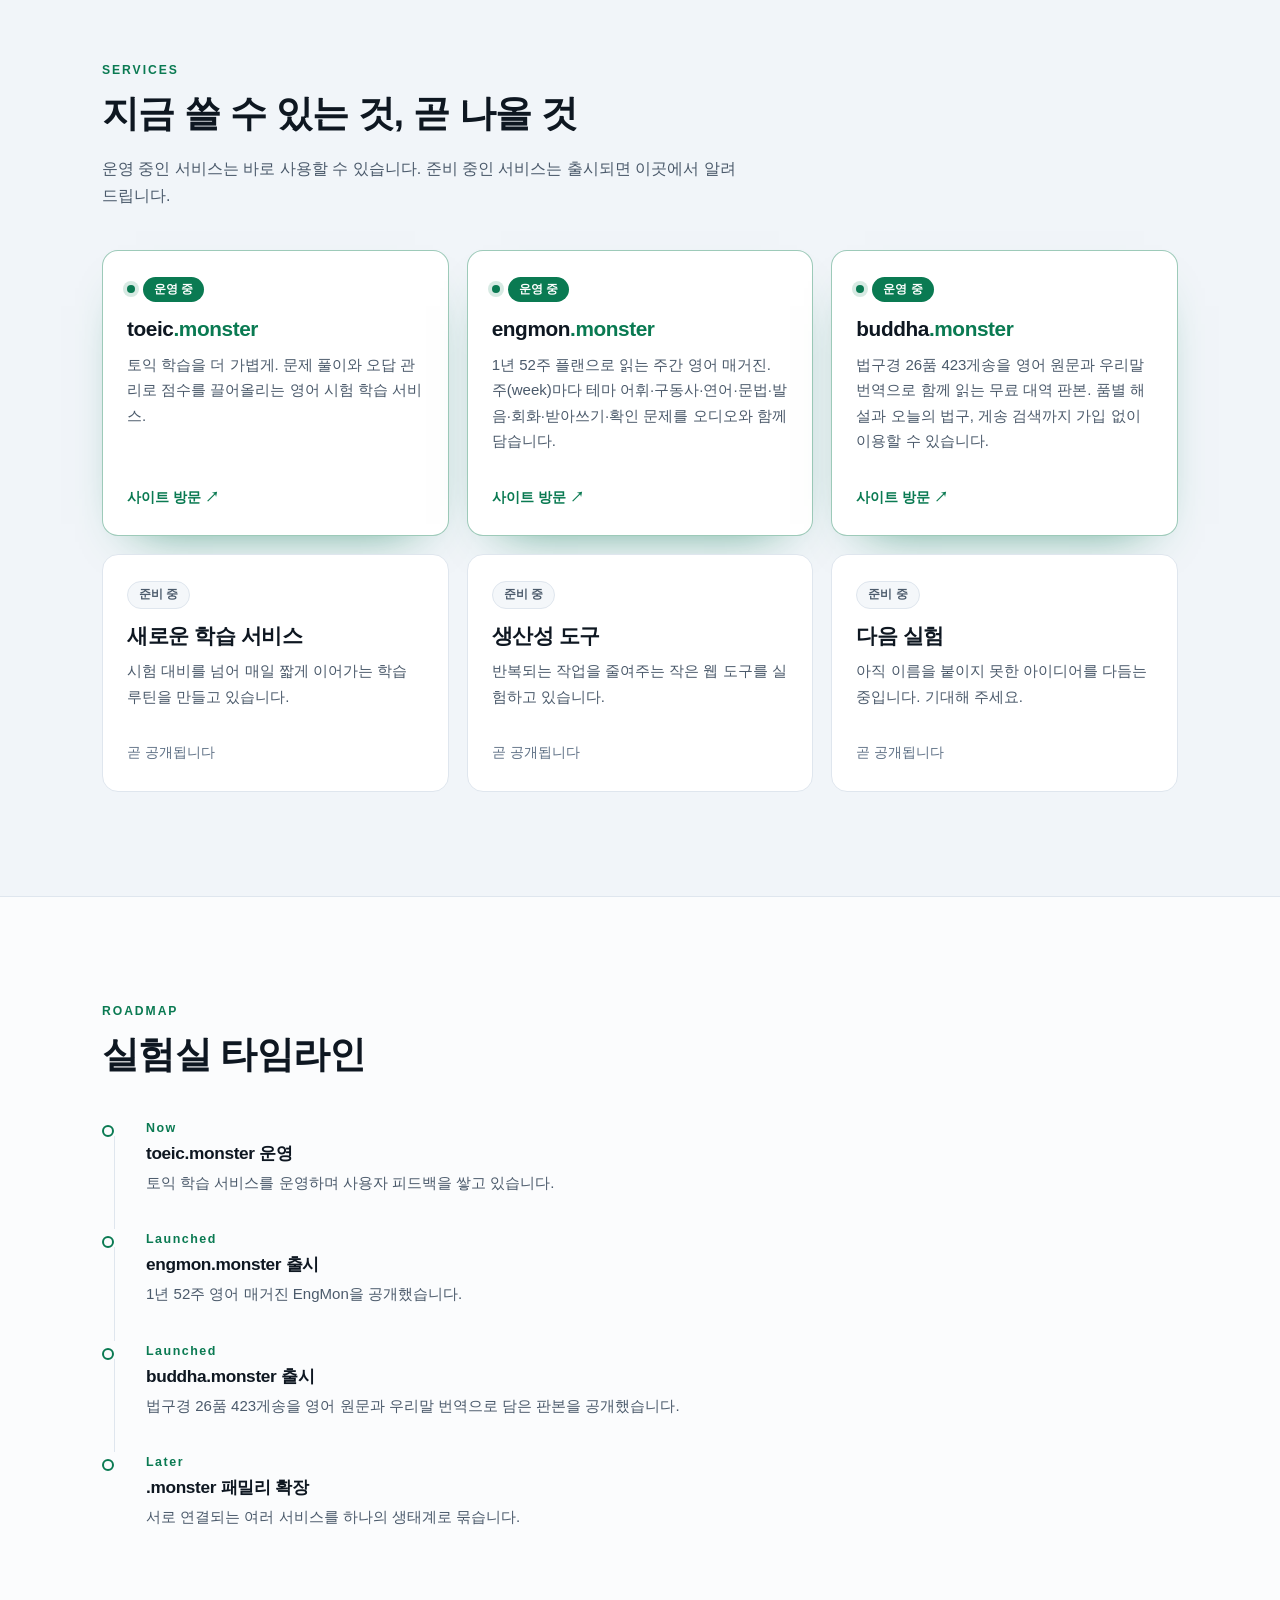
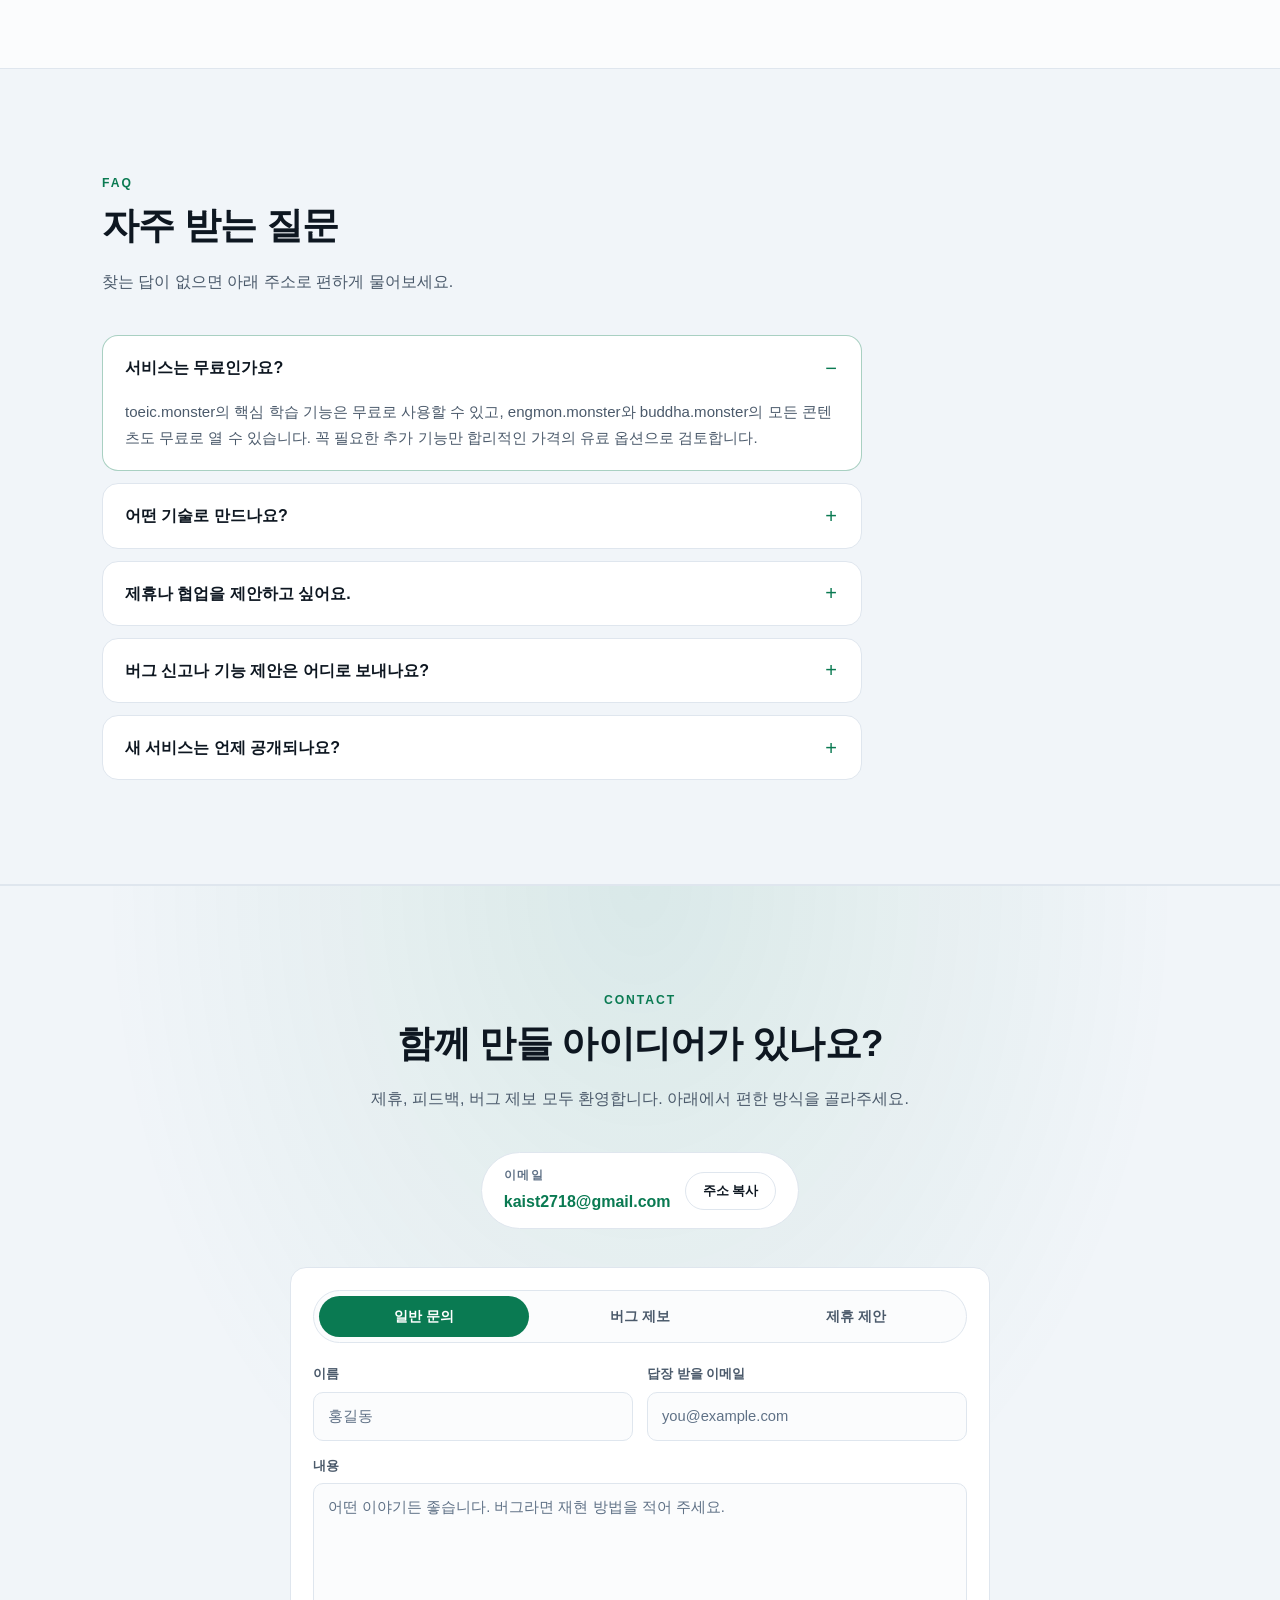
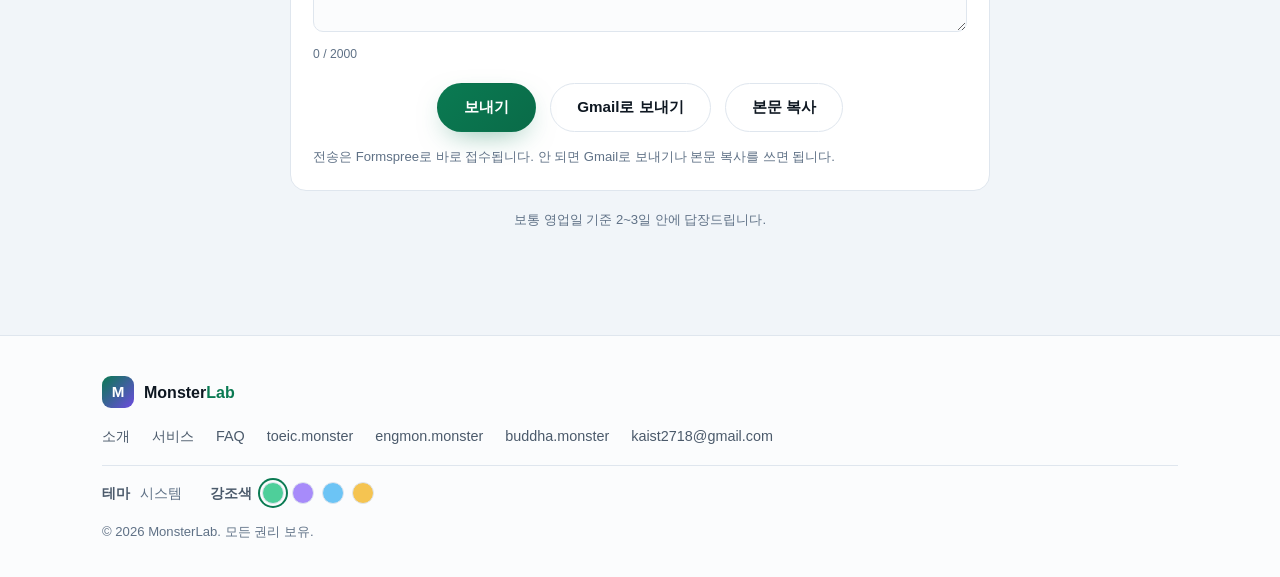
==== commit d35f3b72: "Add pause controls and a progress bar to the hero carousel, and a business plan The hero carousel ke" ====
--- a/index.html
+++ b/index.html
@@ -59,7 +59,7 @@
 }
 </script>
 <link rel="icon" href="data:image/svg+xml,%3Csvg xmlns='http://www.w3.org/2000/svg' viewBox='0 0 32 32'%3E%3Crect width='32' height='32' rx='9' fill='%230a0e13'/%3E%3Ctext x='16' y='23' font-size='19' text-anchor='middle' fill='%236ee7a8' font-family='sans-serif' font-weight='bold'%3EM%3C/text%3E%3C/svg%3E" />
-<link rel="stylesheet" href="styles.css?v=6" />
+<link rel="stylesheet" href="styles.css?v=7" />
 <!-- 방문 분석 (자체 호스팅) — 쿠키를 쓰지 않아 동의 배너가 필요 없습니다.
      수집 서버 주소와 도메인은 아래 태그에서만 정합니다.
      자세한 내용은 README 의 "방문 분석" 항목을 보세요. -->
@@ -204,6 +204,11 @@
           </div>
         </div>
 
+        <!-- 자동 전환 진행 표시 — script.js가 이 애니메이션을 시계 삼아 슬라이드를 넘깁니다 -->
+        <div class="preview-progress" id="previewProgress" aria-hidden="true">
+          <span class="preview-progress-fill" id="previewProgressFill"></span>
+        </div>
+
         <div class="preview-nav">
           <button class="preview-arrow" id="previewPrev" type="button" data-i18n-aria-label="preview.prev" aria-label="이전 서비스 미리보기"><span aria-hidden="true">‹</span></button>
           <div class="preview-dots">
@@ -212,6 +217,7 @@
             <button class="preview-dot" type="button" data-slide="2" aria-label="buddha.monster" aria-pressed="false"></button>
           </div>
           <button class="preview-arrow" id="previewNext" type="button" data-i18n-aria-label="preview.next" aria-label="다음 서비스 미리보기"><span aria-hidden="true">›</span></button>
+          <button class="preview-toggle" id="previewToggle" type="button" data-i18n-aria-label="preview.pause" aria-label="자동 전환 일시정지"><span aria-hidden="true">⏸️</span></button>
         </div>
 
         <p class="preview-caption" id="previewCaption" data-i18n="preview.caption.toeic">toeic.monster 학습 화면 미리보기</p>
@@ -575,6 +581,6 @@
 
 <div class="toast" id="toast" role="status" aria-live="polite" hidden></div>
 
-<script src="script.js?v=9"></script>
+<script src="script.js?v=10"></script>
 </body>
 </html>
--- a/styles.css
+++ b/styles.css
@@ -414,7 +414,8 @@
   gap: 16px;
   margin-top: 16px;
 }
-.preview-arrow {
+.preview-arrow,
+.preview-toggle {
   display: inline-flex;
   align-items: center;
   justify-content: center;
@@ -429,7 +430,8 @@
   cursor: pointer;
   transition: color .2s ease, background .2s ease, border-color .2s ease;
 }
-.preview-arrow:hover {
+.preview-arrow:hover,
+.preview-toggle:hover {
   color: var(--accent);
   background: rgb(var(--accent-rgb) / .1);
   border-color: rgb(var(--accent-rgb) / .5);
@@ -477,6 +479,29 @@
   cursor: pointer;
 }
 .preview-hint:hover { text-decoration: underline; }
+
+/* 자동 전환 진행 표시 — JS가 주기(AUTO_MS)에 맞춰 애니메이션을 다시 시작합니다 */
+.preview-progress {
+  height: 3px;
+  margin-top: 12px;
+  background: var(--border);
+  border-radius: 999px;
+  overflow: hidden;
+}
+.preview-progress-fill {
+  display: block;
+  width: 100%;
+  height: 100%;
+  background: linear-gradient(90deg, var(--accent), var(--accent-2));
+  border-radius: inherit;
+  transform: scaleX(0);
+  transform-origin: left center;
+}
+.preview-progress-fill.is-running { animation: preview-progress 3.5s linear forwards; }
+@keyframes preview-progress {
+  from { transform: scaleX(0); }
+  to   { transform: scaleX(1); }
+}
 
 .badge {
   display: inline-block;
